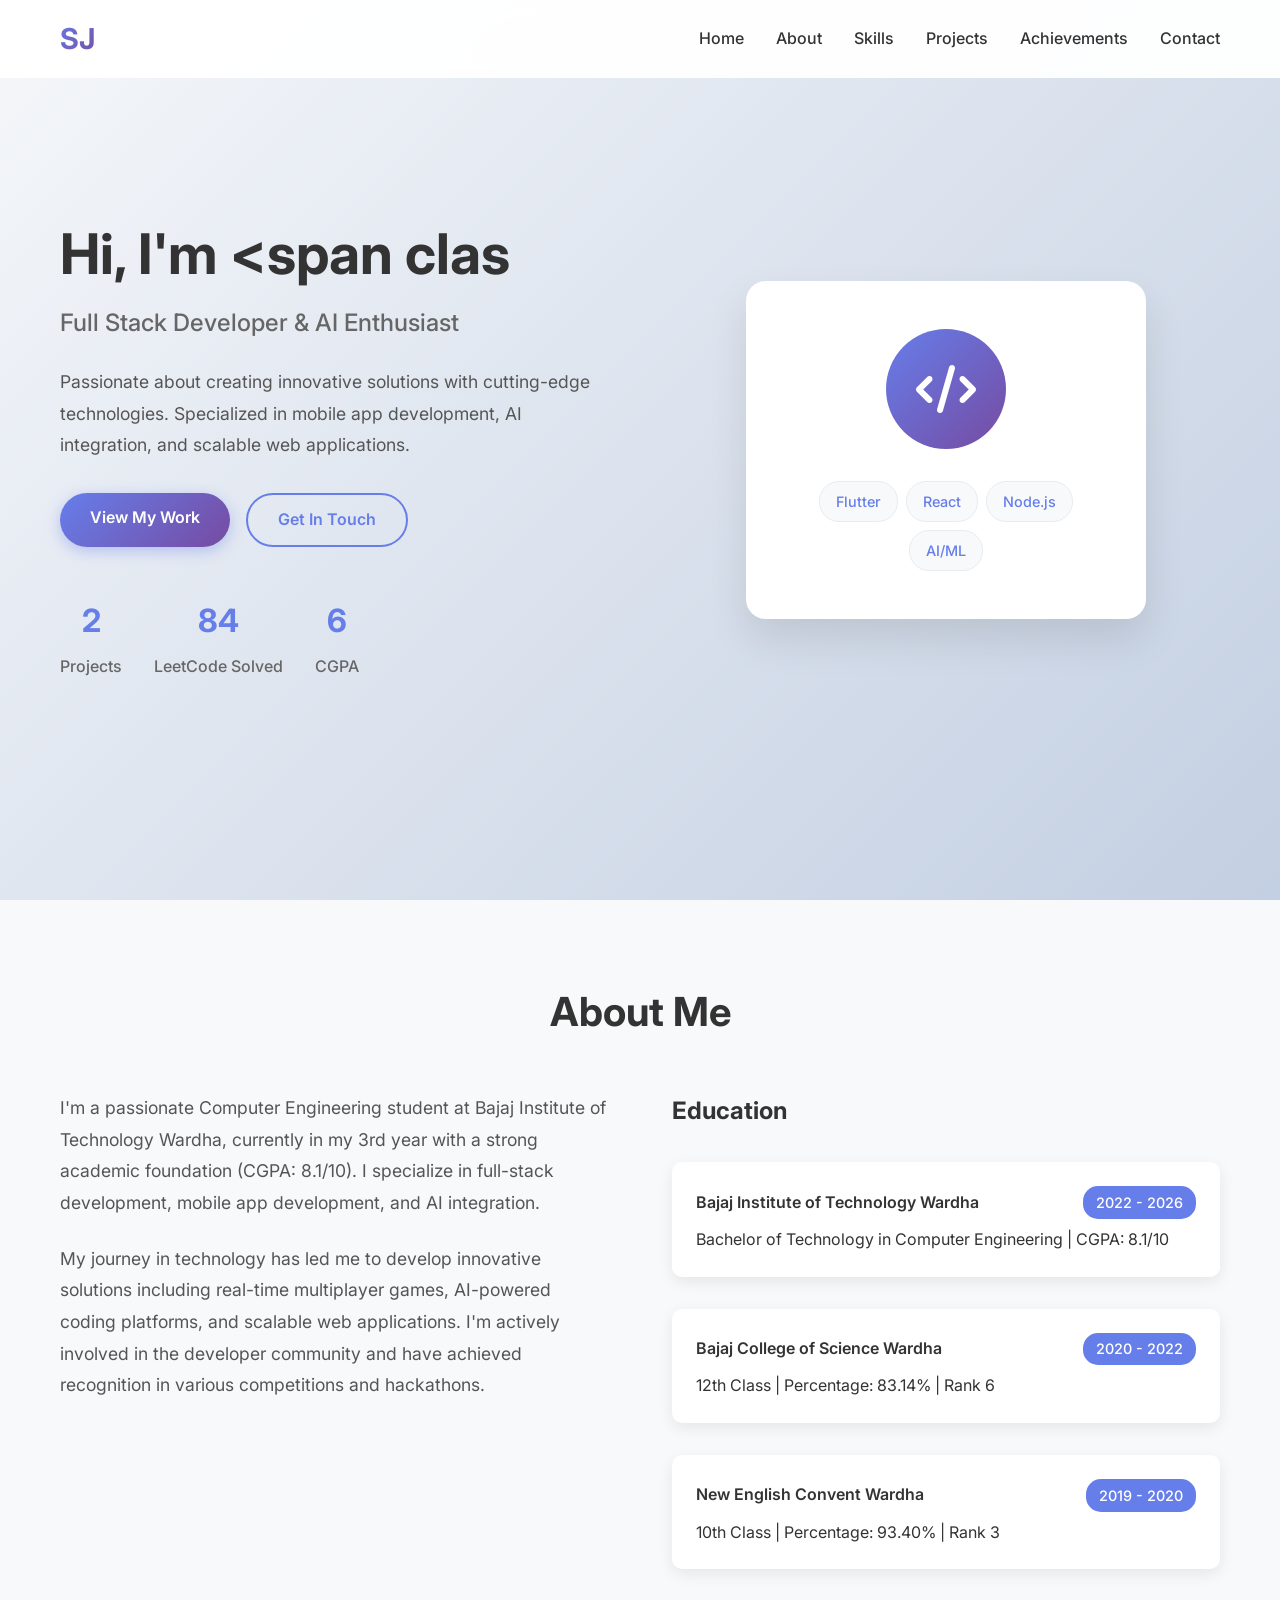
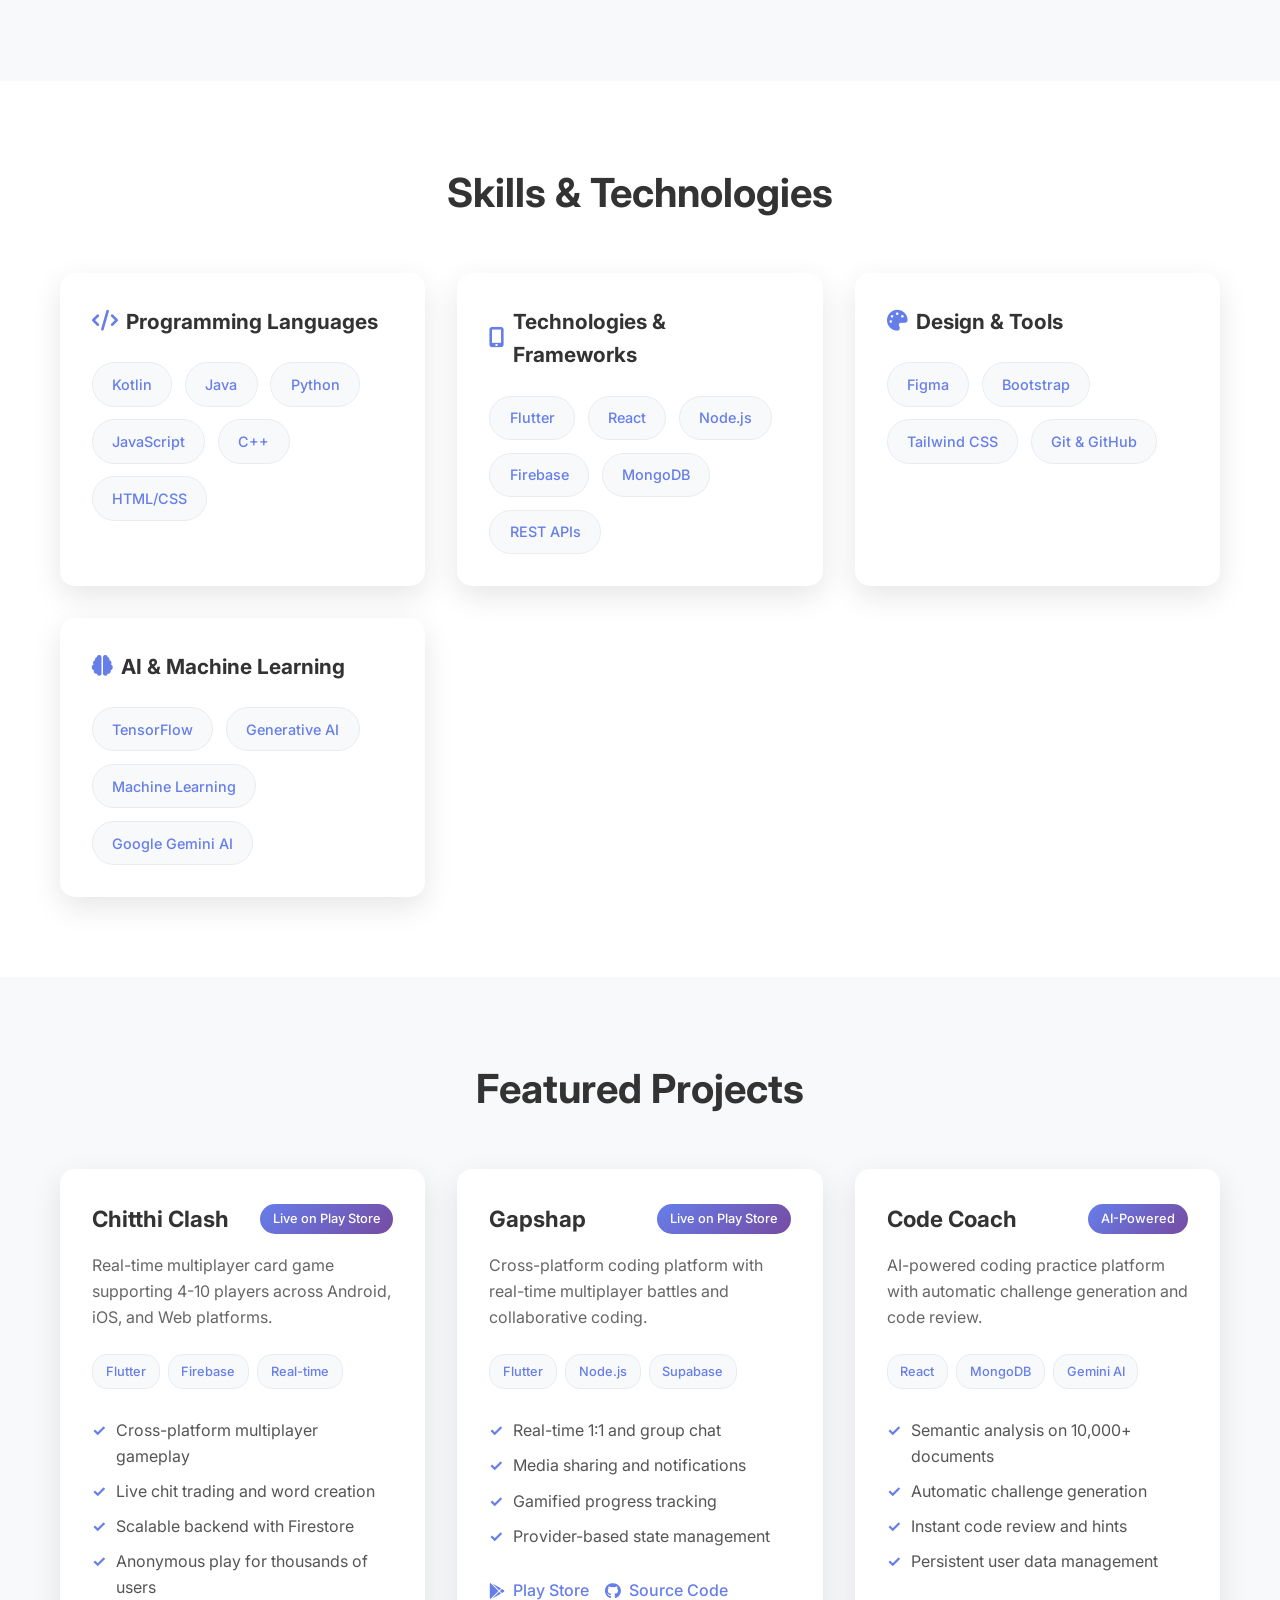
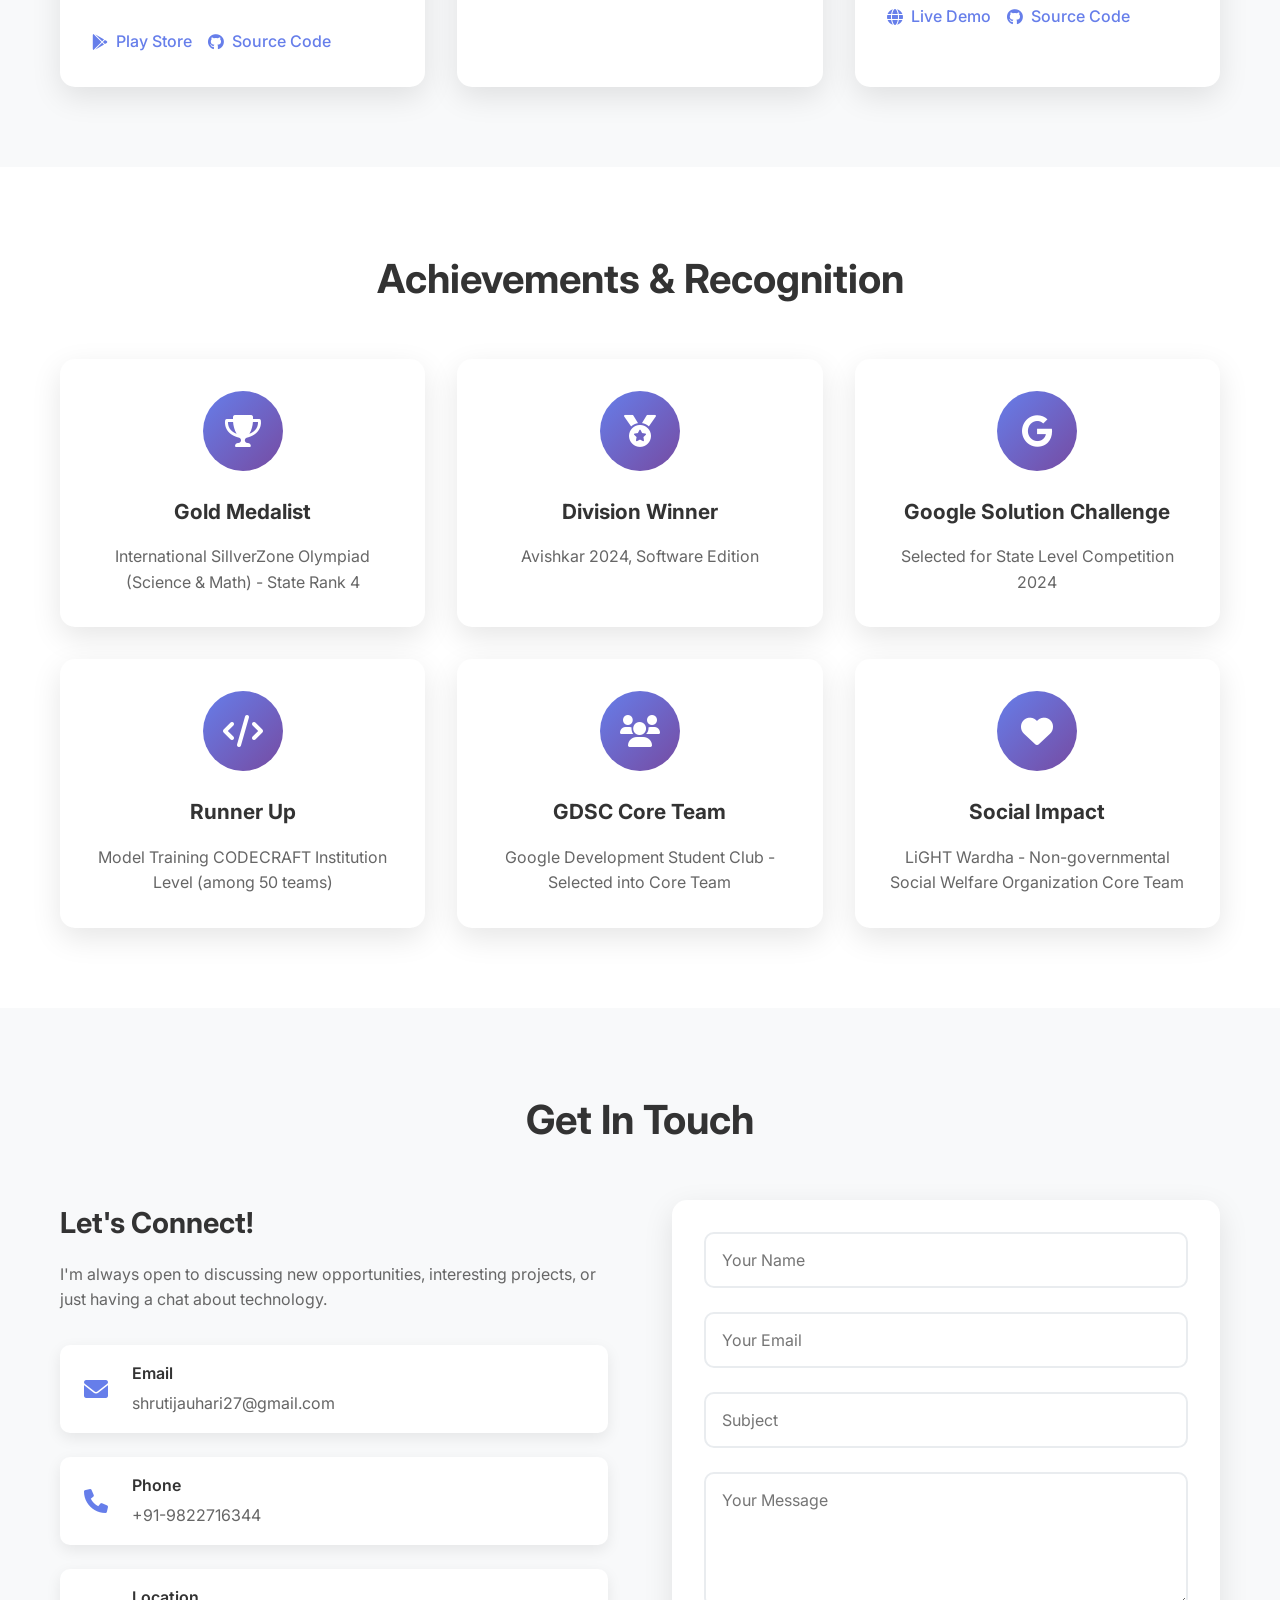
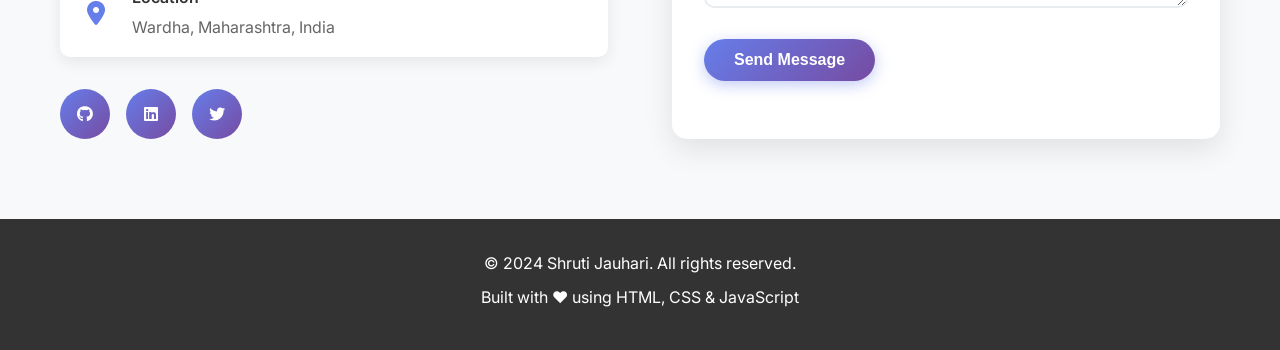
==== index.html @ f855d667 "first commit" ====
<!DOCTYPE html>
<html lang="en">
<head>
    <meta charset="UTF-8">
    <meta name="viewport" content="width=device-width, initial-scale=1.0">
    <title>Shruti Jauhari - Full Stack Developer & AI Enthusiast</title>
    
    <!-- SEO Meta Tags -->
    <meta name="description" content="Shruti Jauhari - Full Stack Developer and AI Enthusiast. Specialized in mobile app development, AI integration, and scalable web applications. View my projects and achievements.">
    <meta name="keywords" content="Shruti Jauhari, Full Stack Developer, AI Enthusiast, Flutter Developer, React Developer, Mobile App Development, Machine Learning, Portfolio">
    <meta name="author" content="Shruti Jauhari">
    
    <!-- Open Graph Meta Tags -->
    <meta property="og:title" content="Shruti Jauhari - Full Stack Developer & AI Enthusiast">
    <meta property="og:description" content="Passionate about creating innovative solutions with cutting-edge technologies. Specialized in mobile app development, AI integration, and scalable web applications.">
    <meta property="og:type" content="website">
    <meta property="og:url" content="https://your-portfolio-url.com">
    <meta property="og:image" content="https://your-portfolio-url.com/og-image.jpg">
    
    <!-- Twitter Card Meta Tags -->
    <meta name="twitter:card" content="summary_large_image">
    <meta name="twitter:title" content="Shruti Jauhari - Full Stack Developer & AI Enthusiast">
    <meta name="twitter:description" content="Passionate about creating innovative solutions with cutting-edge technologies.">
    <meta name="twitter:image" content="https://your-portfolio-url.com/twitter-image.jpg">
    
    <!-- Favicon -->
    <link rel="icon" type="image/x-icon" href="data:image/svg+xml,<svg xmlns='http://www.w3.org/2000/svg' viewBox='0 0 100 100'><text y='.9em' font-size='90'>💻</text></svg>">
    
    <!-- Stylesheets -->
    <link rel="stylesheet" href="styles.css">
    <link href="https://cdnjs.cloudflare.com/ajax/libs/font-awesome/6.0.0/css/all.min.css" rel="stylesheet">
    <link href="https://fonts.googleapis.com/css2?family=Inter:wght@300;400;500;600;700&display=swap" rel="stylesheet">
</head>
<body>
    <!-- Navigation -->
    <nav class="navbar">
        <div class="nav-container">
            <div class="nav-logo">
                <h2>SJ</h2>
            </div>
            <ul class="nav-menu">
                <li class="nav-item">
                    <a href="#home" class="nav-link">Home</a>
                </li>
                <li class="nav-item">
                    <a href="#about" class="nav-link">About</a>
                </li>
                <li class="nav-item">
                    <a href="#skills" class="nav-link">Skills</a>
                </li>
                <li class="nav-item">
                    <a href="#projects" class="nav-link">Projects</a>
                </li>
                <li class="nav-item">
                    <a href="#achievements" class="nav-link">Achievements</a>
                </li>
                <li class="nav-item">
                    <a href="#contact" class="nav-link">Contact</a>
                </li>
            </ul>
            <div class="hamburger">
                <span class="bar"></span>
                <span class="bar"></span>
                <span class="bar"></span>
            </div>
        </div>
    </nav>

    <!-- Hero Section -->
    <section id="home" class="hero">
        <div class="hero-container">
            <div class="hero-content">
                <h1 class="hero-title">
                    Hi, I'm <span class="highlight">Shruti Jauhari</span>
                </h1>
                <h2 class="hero-subtitle">Full Stack Developer & AI Enthusiast</h2>
                <p class="hero-description">
                    Passionate about creating innovative solutions with cutting-edge technologies. 
                    Specialized in mobile app development, AI integration, and scalable web applications.
                </p>
                <div class="hero-buttons">
                    <a href="#projects" class="btn btn-primary">View My Work</a>
                    <a href="#contact" class="btn btn-secondary">Get In Touch</a>
                </div>
                <div class="hero-stats">
                    <div class="stat">
                        <h3>3+</h3>
                        <p>Projects</p>
                    </div>
                    <div class="stat">
                        <h3>100+</h3>
                        <p>LeetCode Solved</p>
                    </div>
                    <div class="stat">
                        <h3>8.1</h3>
                        <p>CGPA</p>
                    </div>
                </div>
            </div>
            <div class="hero-image">
                <div class="profile-card">
                    <div class="profile-avatar">
                        <i class="fas fa-code"></i>
                    </div>
                    <div class="tech-stack">
                        <span class="tech-tag">Flutter</span>
                        <span class="tech-tag">React</span>
                        <span class="tech-tag">Node.js</span>
                        <span class="tech-tag">AI/ML</span>
                    </div>
                </div>
            </div>
        </div>
    </section>

    <!-- About Section -->
    <section id="about" class="about">
        <div class="container">
            <h2 class="section-title">About Me</h2>
            <div class="about-content">
                <div class="about-text">
                    <p>
                        I'm a passionate Computer Engineering student at Bajaj Institute of Technology Wardha, 
                        currently in my 3rd year with a strong academic foundation (CGPA: 8.1/10). 
                        I specialize in full-stack development, mobile app development, and AI integration.
                    </p>
                    <p>
                        My journey in technology has led me to develop innovative solutions including 
                        real-time multiplayer games, AI-powered coding platforms, and scalable web applications. 
                        I'm actively involved in the developer community and have achieved recognition in various 
                        competitions and hackathons.
                    </p>
                </div>
                <div class="education">
                    <h3>Education</h3>
                    <div class="education-item">
                        <div class="education-header">
                            <h4>Bajaj Institute of Technology Wardha</h4>
                            <span class="year">2022 - 2026</span>
                        </div>
                        <p>Bachelor of Technology in Computer Engineering | CGPA: 8.1/10</p>
                    </div>
                    <div class="education-item">
                        <div class="education-header">
                            <h4>Bajaj College of Science Wardha</h4>
                            <span class="year">2020 - 2022</span>
                        </div>
                        <p>12th Class | Percentage: 83.14% | Rank 6</p>
                    </div>
                    <div class="education-item">
                        <div class="education-header">
                            <h4>New English Convent Wardha</h4>
                            <span class="year">2019 - 2020</span>
                        </div>
                        <p>10th Class | Percentage: 93.40% | Rank 3</p>
                    </div>
                </div>
            </div>
        </div>
    </section>

    <!-- Skills Section -->
    <section id="skills" class="skills">
        <div class="container">
            <h2 class="section-title">Skills & Technologies</h2>
            <div class="skills-grid">
                <div class="skill-category">
                    <h3><i class="fas fa-code"></i> Programming Languages</h3>
                    <div class="skill-tags">
                        <span class="skill-tag">Kotlin</span>
                        <span class="skill-tag">Java</span>
                        <span class="skill-tag">Python</span>
                        <span class="skill-tag">JavaScript</span>
                        <span class="skill-tag">C++</span>
                        <span class="skill-tag">HTML/CSS</span>
                    </div>
                </div>
                <div class="skill-category">
                    <h3><i class="fas fa-mobile-alt"></i> Technologies & Frameworks</h3>
                    <div class="skill-tags">
                        <span class="skill-tag">Flutter</span>
                        <span class="skill-tag">React</span>
                        <span class="skill-tag">Node.js</span>
                        <span class="skill-tag">Firebase</span>
                        <span class="skill-tag">MongoDB</span>
                        <span class="skill-tag">REST APIs</span>
                    </div>
                </div>
                <div class="skill-category">
                    <h3><i class="fas fa-palette"></i> Design & Tools</h3>
                    <div class="skill-tags">
                        <span class="skill-tag">Figma</span>
                        <span class="skill-tag">Bootstrap</span>
                        <span class="skill-tag">Tailwind CSS</span>
                        <span class="skill-tag">Git & GitHub</span>
                    </div>
                </div>
                <div class="skill-category">
                    <h3><i class="fas fa-brain"></i> AI & Machine Learning</h3>
                    <div class="skill-tags">
                        <span class="skill-tag">TensorFlow</span>
                        <span class="skill-tag">Generative AI</span>
                        <span class="skill-tag">Machine Learning</span>
                        <span class="skill-tag">Google Gemini AI</span>
                    </div>
                </div>
            </div>
        </div>
    </section>

    <!-- Projects Section -->
    <section id="projects" class="projects">
        <div class="container">
            <h2 class="section-title">Featured Projects</h2>
            <div class="projects-grid">
                <div class="project-card">
                    <div class="project-header">
                        <h3>Chitthi Clash</h3>
                        <span class="project-badge">Live on Play Store</span>
                    </div>
                    <p class="project-description">
                        Real-time multiplayer card game supporting 4-10 players across Android, iOS, and Web platforms.
                    </p>
                    <div class="project-tech">
                        <span class="tech-badge">Flutter</span>
                        <span class="tech-badge">Firebase</span>
                        <span class="tech-badge">Real-time</span>
                    </div>
                    <div class="project-features">
                        <ul>
                            <li>Cross-platform multiplayer gameplay</li>
                            <li>Live chit trading and word creation</li>
                            <li>Scalable backend with Firestore</li>
                            <li>Anonymous play for thousands of users</li>
                        </ul>
                    </div>
                    <div class="project-links">
                        <a href="#" class="project-link"><i class="fab fa-google-play"></i> Play Store</a>
                        <a href="#" class="project-link"><i class="fab fa-github"></i> Source Code</a>
                    </div>
                </div>

                <div class="project-card">
                    <div class="project-header">
                        <h3>Gapshap</h3>
                        <span class="project-badge">Live on Play Store</span>
                    </div>
                    <p class="project-description">
                        Cross-platform coding platform with real-time multiplayer battles and collaborative coding.
                    </p>
                    <div class="project-tech">
                        <span class="tech-badge">Flutter</span>
                        <span class="tech-badge">Node.js</span>
                        <span class="tech-badge">Supabase</span>
                    </div>
                    <div class="project-features">
                        <ul>
                            <li>Real-time 1:1 and group chat</li>
                            <li>Media sharing and notifications</li>
                            <li>Gamified progress tracking</li>
                            <li>Provider-based state management</li>
                        </ul>
                    </div>
                    <div class="project-links">
                        <a href="#" class="project-link"><i class="fab fa-google-play"></i> Play Store</a>
                        <a href="#" class="project-link"><i class="fab fa-github"></i> Source Code</a>
                    </div>
                </div>

                <div class="project-card">
                    <div class="project-header">
                        <h3>Code Coach</h3>
                        <span class="project-badge">AI-Powered</span>
                    </div>
                    <p class="project-description">
                        AI-powered coding practice platform with automatic challenge generation and code review.
                    </p>
                    <div class="project-tech">
                        <span class="tech-badge">React</span>
                        <span class="tech-badge">MongoDB</span>
                        <span class="tech-badge">Gemini AI</span>
                    </div>
                    <div class="project-features">
                        <ul>
                            <li>Semantic analysis on 10,000+ documents</li>
                            <li>Automatic challenge generation</li>
                            <li>Instant code review and hints</li>
                            <li>Persistent user data management</li>
                        </ul>
                    </div>
                    <div class="project-links">
                        <a href="#" class="project-link"><i class="fas fa-globe"></i> Live Demo</a>
                        <a href="#" class="project-link"><i class="fab fa-github"></i> Source Code</a>
                    </div>
                </div>
            </div>
        </div>
    </section>

    <!-- Achievements Section -->
    <section id="achievements" class="achievements">
        <div class="container">
            <h2 class="section-title">Achievements & Recognition</h2>
            <div class="achievements-grid">
                <div class="achievement-card">
                    <div class="achievement-icon">
                        <i class="fas fa-trophy"></i>
                    </div>
                    <h3>Gold Medalist</h3>
                    <p>International SillverZone Olympiad (Science & Math) - State Rank 4</p>
                </div>
                <div class="achievement-card">
                    <div class="achievement-icon">
                        <i class="fas fa-medal"></i>
                    </div>
                    <h3>Division Winner</h3>
                    <p>Avishkar 2024, Software Edition</p>
                </div>
                <div class="achievement-card">
                    <div class="achievement-icon">
                        <i class="fab fa-google"></i>
                    </div>
                    <h3>Google Solution Challenge</h3>
                    <p>Selected for State Level Competition 2024</p>
                </div>
                <div class="achievement-card">
                    <div class="achievement-icon">
                        <i class="fas fa-code"></i>
                    </div>
                    <h3>Runner Up</h3>
                    <p>Model Training CODECRAFT Institution Level (among 50 teams)</p>
                </div>
                <div class="achievement-card">
                    <div class="achievement-icon">
                        <i class="fas fa-users"></i>
                    </div>
                    <h3>GDSC Core Team</h3>
                    <p>Google Development Student Club - Selected into Core Team</p>
                </div>
                <div class="achievement-card">
                    <div class="achievement-icon">
                        <i class="fas fa-heart"></i>
                    </div>
                    <h3>Social Impact</h3>
                    <p>LiGHT Wardha - Non-governmental Social Welfare Organization Core Team</p>
                </div>
            </div>
        </div>
    </section>

    <!-- Contact Section -->
    <section id="contact" class="contact">
        <div class="container">
            <h2 class="section-title">Get In Touch</h2>
            <div class="contact-content">
                <div class="contact-info">
                    <h3>Let's Connect!</h3>
                    <p>I'm always open to discussing new opportunities, interesting projects, or just having a chat about technology.</p>
                    <div class="contact-details">
                        <div class="contact-item">
                            <i class="fas fa-envelope"></i>
                            <div>
                                <h4>Email</h4>
                                <p>shrutijauhari27@gmail.com</p>
                            </div>
                        </div>
                        <div class="contact-item">
                            <i class="fas fa-phone"></i>
                            <div>
                                <h4>Phone</h4>
                                <p>+91-9822716344</p>
                            </div>
                        </div>
                        <div class="contact-item">
                            <i class="fas fa-map-marker-alt"></i>
                            <div>
                                <h4>Location</h4>
                                <p>Wardha, Maharashtra, India</p>
                            </div>
                        </div>
                    </div>
                    <div class="social-links">
                        <a href="#" class="social-link"><i class="fab fa-github"></i></a>
                        <a href="#" class="social-link"><i class="fab fa-linkedin"></i></a>
                        <a href="#" class="social-link"><i class="fab fa-twitter"></i></a>
                    </div>
                </div>
                <div class="contact-form">
                    <form>
                        <div class="form-group">
                            <input type="text" placeholder="Your Name" required>
                        </div>
                        <div class="form-group">
                            <input type="email" placeholder="Your Email" required>
                        </div>
                        <div class="form-group">
                            <input type="text" placeholder="Subject" required>
                        </div>
                        <div class="form-group">
                            <textarea placeholder="Your Message" rows="5" required></textarea>
                        </div>
                        <button type="submit" class="btn btn-primary">Send Message</button>
                    </form>
                </div>
            </div>
        </div>
    </section>

    <!-- Footer -->
    <footer class="footer">
        <div class="container">
            <div class="footer-content">
                <p>&copy; 2024 Shruti Jauhari. All rights reserved.</p>
                <p>Built with ❤️ using HTML, CSS & JavaScript</p>
            </div>
        </div>
    </footer>

    <script src="script.js"></script>
</body>
</html>
---- styles.css ----
/* Reset and Base Styles */
* {
    margin: 0;
    padding: 0;
    box-sizing: border-box;
}

html {
    scroll-behavior: smooth;
}

body {
    font-family: 'Inter', sans-serif;
    line-height: 1.6;
    color: #333;
    background-color: #ffffff;
}

.container {
    max-width: 1200px;
    margin: 0 auto;
    padding: 0 20px;
}

/* Navigation */
.navbar {
    position: fixed;
    top: 0;
    width: 100%;
    background: rgba(255, 255, 255, 0.95);
    backdrop-filter: blur(10px);
    z-index: 1000;
    padding: 1rem 0;
    transition: all 0.3s ease;
}

.nav-container {
    max-width: 1200px;
    margin: 0 auto;
    padding: 0 20px;
    display: flex;
    justify-content: space-between;
    align-items: center;
}

.nav-logo h2 {
    background: linear-gradient(135deg, #667eea 0%, #764ba2 100%);
    -webkit-background-clip: text;
    -webkit-text-fill-color: transparent;
    background-clip: text;
    font-weight: 700;
    font-size: 1.8rem;
}

.nav-menu {
    display: flex;
    list-style: none;
    gap: 2rem;
}

.nav-link {
    text-decoration: none;
    color: #333;
    font-weight: 500;
    transition: color 0.3s ease;
    position: relative;
}

.nav-link:hover {
    color: #667eea;
}

.nav-link::after {
    content: '';
    position: absolute;
    width: 0;
    height: 2px;
    bottom: -5px;
    left: 0;
    background: linear-gradient(135deg, #667eea 0%, #764ba2 100%);
    transition: width 0.3s ease;
}

.nav-link:hover::after {
    width: 100%;
}

.hamburger {
    display: none;
    flex-direction: column;
    cursor: pointer;
}

.bar {
    width: 25px;
    height: 3px;
    background: #333;
    margin: 3px 0;
    transition: 0.3s;
}

/* Hero Section */
.hero {
    min-height: 100vh;
    display: flex;
    align-items: center;
    background: linear-gradient(135deg, #f5f7fa 0%, #c3cfe2 100%);
    padding-top: 80px;
}

.hero-container {
    max-width: 1200px;
    margin: 0 auto;
    padding: 0 20px;
    display: grid;
    grid-template-columns: 1fr 1fr;
    gap: 4rem;
    align-items: center;
}

.hero-title {
    font-size: 3.5rem;
    font-weight: 700;
    margin-bottom: 1rem;
    line-height: 1.2;
}

.highlight {
    background: linear-gradient(135deg, #667eea 0%, #764ba2 100%);
    -webkit-background-clip: text;
    -webkit-text-fill-color: transparent;
    background-clip: text;
}

.hero-subtitle {
    font-size: 1.5rem;
    color: #666;
    margin-bottom: 1.5rem;
    font-weight: 500;
}

.hero-description {
    font-size: 1.1rem;
    color: #555;
    margin-bottom: 2rem;
    line-height: 1.8;
}

.hero-buttons {
    display: flex;
    gap: 1rem;
    margin-bottom: 3rem;
}

.btn {
    padding: 12px 30px;
    border-radius: 50px;
    text-decoration: none;
    font-weight: 600;
    transition: all 0.3s ease;
    display: inline-block;
    border: none;
    cursor: pointer;
    font-size: 1rem;
}

.btn-primary {
    background: linear-gradient(135deg, #667eea 0%, #764ba2 100%);
    color: white;
    box-shadow: 0 4px 15px rgba(102, 126, 234, 0.4);
}

.btn-primary:hover {
    transform: translateY(-2px);
    box-shadow: 0 6px 20px rgba(102, 126, 234, 0.6);
}

.btn-secondary {
    background: transparent;
    color: #667eea;
    border: 2px solid #667eea;
}

.btn-secondary:hover {
    background: #667eea;
    color: white;
    transform: translateY(-2px);
}

.hero-stats {
    display: flex;
    gap: 2rem;
}

.stat {
    text-align: center;
}

.stat h3 {
    font-size: 2rem;
    font-weight: 700;
    color: #667eea;
    margin-bottom: 0.5rem;
}

.stat p {
    color: #666;
    font-weight: 500;
}

.hero-image {
    display: flex;
    justify-content: center;
    align-items: center;
}

.profile-card {
    background: white;
    padding: 3rem;
    border-radius: 20px;
    box-shadow: 0 20px 40px rgba(0, 0, 0, 0.1);
    text-align: center;
    max-width: 400px;
}

.profile-avatar {
    width: 120px;
    height: 120px;
    background: linear-gradient(135deg, #667eea 0%, #764ba2 100%);
    border-radius: 50%;
    display: flex;
    align-items: center;
    justify-content: center;
    margin: 0 auto 2rem;
}

.profile-avatar i {
    font-size: 3rem;
    color: white;
}

.tech-stack {
    display: flex;
    flex-wrap: wrap;
    gap: 0.5rem;
    justify-content: center;
}

.tech-tag {
    background: #f8f9fa;
    color: #667eea;
    padding: 0.5rem 1rem;
    border-radius: 20px;
    font-size: 0.9rem;
    font-weight: 500;
    border: 1px solid #e9ecef;
}

/* Section Styles */
section {
    padding: 5rem 0;
}

.section-title {
    text-align: center;
    font-size: 2.5rem;
    font-weight: 700;
    margin-bottom: 3rem;
    color: #333;
}

/* About Section */
.about {
    background: #f8f9fa;
}

.about-content {
    display: grid;
    grid-template-columns: 1fr 1fr;
    gap: 4rem;
    align-items: start;
}

.about-text p {
    font-size: 1.1rem;
    color: #555;
    margin-bottom: 1.5rem;
    line-height: 1.8;
}

.education h3 {
    font-size: 1.5rem;
    margin-bottom: 2rem;
    color: #333;
}

.education-item {
    margin-bottom: 2rem;
    padding: 1.5rem;
    background: white;
    border-radius: 10px;
    box-shadow: 0 5px 15px rgba(0, 0, 0, 0.08);
}

.education-header {
    display: flex;
    justify-content: space-between;
    align-items: center;
    margin-bottom: 0.5rem;
}

.education-header h4 {
    font-weight: 600;
    color: #333;
}

.year {
    background: #667eea;
    color: white;
    padding: 0.3rem 0.8rem;
    border-radius: 15px;
    font-size: 0.9rem;
    font-weight: 500;
}

/* Skills Section */
.skills-grid {
    display: grid;
    grid-template-columns: repeat(auto-fit, minmax(300px, 1fr));
    gap: 2rem;
}

.skill-category {
    background: white;
    padding: 2rem;
    border-radius: 15px;
    box-shadow: 0 10px 30px rgba(0, 0, 0, 0.1);
    transition: transform 0.3s ease;
}

.skill-category:hover {
    transform: translateY(-5px);
}

.skill-category h3 {
    font-size: 1.3rem;
    margin-bottom: 1.5rem;
    color: #333;
    display: flex;
    align-items: center;
    gap: 0.5rem;
}

.skill-category h3 i {
    color: #667eea;
}

.skill-tags {
    display: flex;
    flex-wrap: wrap;
    gap: 0.8rem;
}

.skill-tag {
    background: #f8f9fa;
    color: #667eea;
    padding: 0.6rem 1.2rem;
    border-radius: 25px;
    font-size: 0.9rem;
    font-weight: 500;
    border: 1px solid #e9ecef;
    transition: all 0.3s ease;
}

.skill-tag:hover {
    background: #667eea;
    color: white;
    transform: translateY(-2px);
}

/* Projects Section */
.projects {
    background: #f8f9fa;
}

.projects-grid {
    display: grid;
    grid-template-columns: repeat(auto-fit, minmax(350px, 1fr));
    gap: 2rem;
}

.project-card {
    background: white;
    border-radius: 15px;
    padding: 2rem;
    box-shadow: 0 10px 30px rgba(0, 0, 0, 0.1);
    transition: transform 0.3s ease;
}

.project-card:hover {
    transform: translateY(-5px);
}

.project-header {
    display: flex;
    justify-content: space-between;
    align-items: center;
    margin-bottom: 1rem;
}

.project-header h3 {
    font-size: 1.4rem;
    color: #333;
}

.project-badge {
    background: linear-gradient(135deg, #667eea 0%, #764ba2 100%);
    color: white;
    padding: 0.3rem 0.8rem;
    border-radius: 15px;
    font-size: 0.8rem;
    font-weight: 500;
}

.project-description {
    color: #666;
    margin-bottom: 1.5rem;
    line-height: 1.6;
}

.project-tech {
    display: flex;
    flex-wrap: wrap;
    gap: 0.5rem;
    margin-bottom: 1.5rem;
}

.tech-badge {
    background: #f8f9fa;
    color: #667eea;
    padding: 0.4rem 0.8rem;
    border-radius: 15px;
    font-size: 0.8rem;
    font-weight: 500;
    border: 1px solid #e9ecef;
}

.project-features ul {
    list-style: none;
    margin-bottom: 1.5rem;
}

.project-features li {
    padding: 0.3rem 0;
    color: #555;
    position: relative;
    padding-left: 1.5rem;
}

.project-features li::before {
    content: '✓';
    position: absolute;
    left: 0;
    color: #667eea;
    font-weight: bold;
}

.project-links {
    display: flex;
    gap: 1rem;
}

.project-link {
    text-decoration: none;
    color: #667eea;
    font-weight: 500;
    display: flex;
    align-items: center;
    gap: 0.5rem;
    transition: color 0.3s ease;
}

.project-link:hover {
    color: #764ba2;
}

/* Achievements Section */
.achievements-grid {
    display: grid;
    grid-template-columns: repeat(auto-fit, minmax(300px, 1fr));
    gap: 2rem;
}

.achievement-card {
    background: white;
    padding: 2rem;
    border-radius: 15px;
    box-shadow: 0 10px 30px rgba(0, 0, 0, 0.1);
    text-align: center;
    transition: transform 0.3s ease;
}

.achievement-card:hover {
    transform: translateY(-5px);
}

.achievement-icon {
    width: 80px;
    height: 80px;
    background: linear-gradient(135deg, #667eea 0%, #764ba2 100%);
    border-radius: 50%;
    display: flex;
    align-items: center;
    justify-content: center;
    margin: 0 auto 1.5rem;
}

.achievement-icon i {
    font-size: 2rem;
    color: white;
}

.achievement-card h3 {
    font-size: 1.3rem;
    margin-bottom: 1rem;
    color: #333;
}

.achievement-card p {
    color: #666;
    line-height: 1.6;
}

/* Contact Section */
.contact {
    background: #f8f9fa;
}

.contact-content {
    display: grid;
    grid-template-columns: 1fr 1fr;
    gap: 4rem;
}

.contact-info h3 {
    font-size: 1.8rem;
    margin-bottom: 1rem;
    color: #333;
}

.contact-info p {
    color: #666;
    margin-bottom: 2rem;
    line-height: 1.6;
}

.contact-details {
    margin-bottom: 2rem;
}

.contact-item {
    display: flex;
    align-items: center;
    gap: 1rem;
    margin-bottom: 1.5rem;
    padding: 1rem;
    background: white;
    border-radius: 10px;
    box-shadow: 0 5px 15px rgba(0, 0, 0, 0.08);
}

.contact-item i {
    font-size: 1.5rem;
    color: #667eea;
    width: 40px;
    text-align: center;
}

.contact-item h4 {
    font-weight: 600;
    color: #333;
    margin-bottom: 0.3rem;
}

.contact-item p {
    color: #666;
    margin: 0;
}

.social-links {
    display: flex;
    gap: 1rem;
}

.social-link {
    width: 50px;
    height: 50px;
    background: linear-gradient(135deg, #667eea 0%, #764ba2 100%);
    color: white;
    border-radius: 50%;
    display: flex;
    align-items: center;
    justify-content: center;
    text-decoration: none;
    transition: transform 0.3s ease;
}

.social-link:hover {
    transform: translateY(-3px);
}

.contact-form {
    background: white;
    padding: 2rem;
    border-radius: 15px;
    box-shadow: 0 10px 30px rgba(0, 0, 0, 0.1);
}

.form-group {
    margin-bottom: 1.5rem;
}

.form-group input,
.form-group textarea {
    width: 100%;
    padding: 1rem;
    border: 2px solid #e9ecef;
    border-radius: 10px;
    font-size: 1rem;
    transition: border-color 0.3s ease;
    font-family: inherit;
}

.form-group input:focus,
.form-group textarea:focus {
    outline: none;
    border-color: #667eea;
}

/* Footer */
.footer {
    background: #333;
    color: white;
    text-align: center;
    padding: 2rem 0;
}

.footer-content p {
    margin-bottom: 0.5rem;
}

/* Responsive Design */
@media (max-width: 768px) {
    .hamburger {
        display: flex;
    }

    .nav-menu {
        position: fixed;
        left: -100%;
        top: 70px;
        flex-direction: column;
        background-color: white;
        width: 100%;
        text-align: center;
        transition: 0.3s;
        box-shadow: 0 10px 27px rgba(0, 0, 0, 0.05);
        padding: 2rem 0;
    }

    .nav-menu.active {
        left: 0;
    }

    .hero-container {
        grid-template-columns: 1fr;
        text-align: center;
        gap: 2rem;
    }

    .hero-title {
        font-size: 2.5rem;
    }

    .hero-buttons {
        justify-content: center;
        flex-wrap: wrap;
    }

    .hero-stats {
        justify-content: center;
    }

    .about-content {
        grid-template-columns: 1fr;
        gap: 2rem;
    }

    .contact-content {
        grid-template-columns: 1fr;
        gap: 2rem;
    }

    .projects-grid {
        grid-template-columns: 1fr;
    }

    .achievements-grid {
        grid-template-columns: 1fr;
    }

    .skills-grid {
        grid-template-columns: 1fr;
    }
}

@media (max-width: 480px) {
    .hero-title {
        font-size: 2rem;
    }

    .section-title {
        font-size: 2rem;
    }

    .hero-buttons {
        flex-direction: column;
        align-items: center;
    }

    .btn {
        width: 100%;
        max-width: 250px;
        text-align: center;
    }
}

/* Animations */
@keyframes fadeInUp {
    from {
        opacity: 0;
        transform: translateY(30px);
    }

    to {
        opacity: 1;
        transform: translateY(0);
    }
}

.fade-in-up {
    animation: fadeInUp 0.6s ease-out;
}

/* Smooth scrolling for anchor links */
html {
    scroll-behavior: smooth;
}

/* Custom scrollbar */
::-webkit-scrollbar {
    width: 8px;
}

::-webkit-scrollbar-track {
    background: #f1f1f1;
}

::-webkit-scrollbar-thumb {
    background: linear-gradient(135deg, #667eea 0%, #764ba2 100%);
    border-radius: 4px;
}

::-webkit-scrollbar-thumb:hover {
    background: linear-gradient(135deg, #5a6fd8 0%, #6a4190 100%);
}
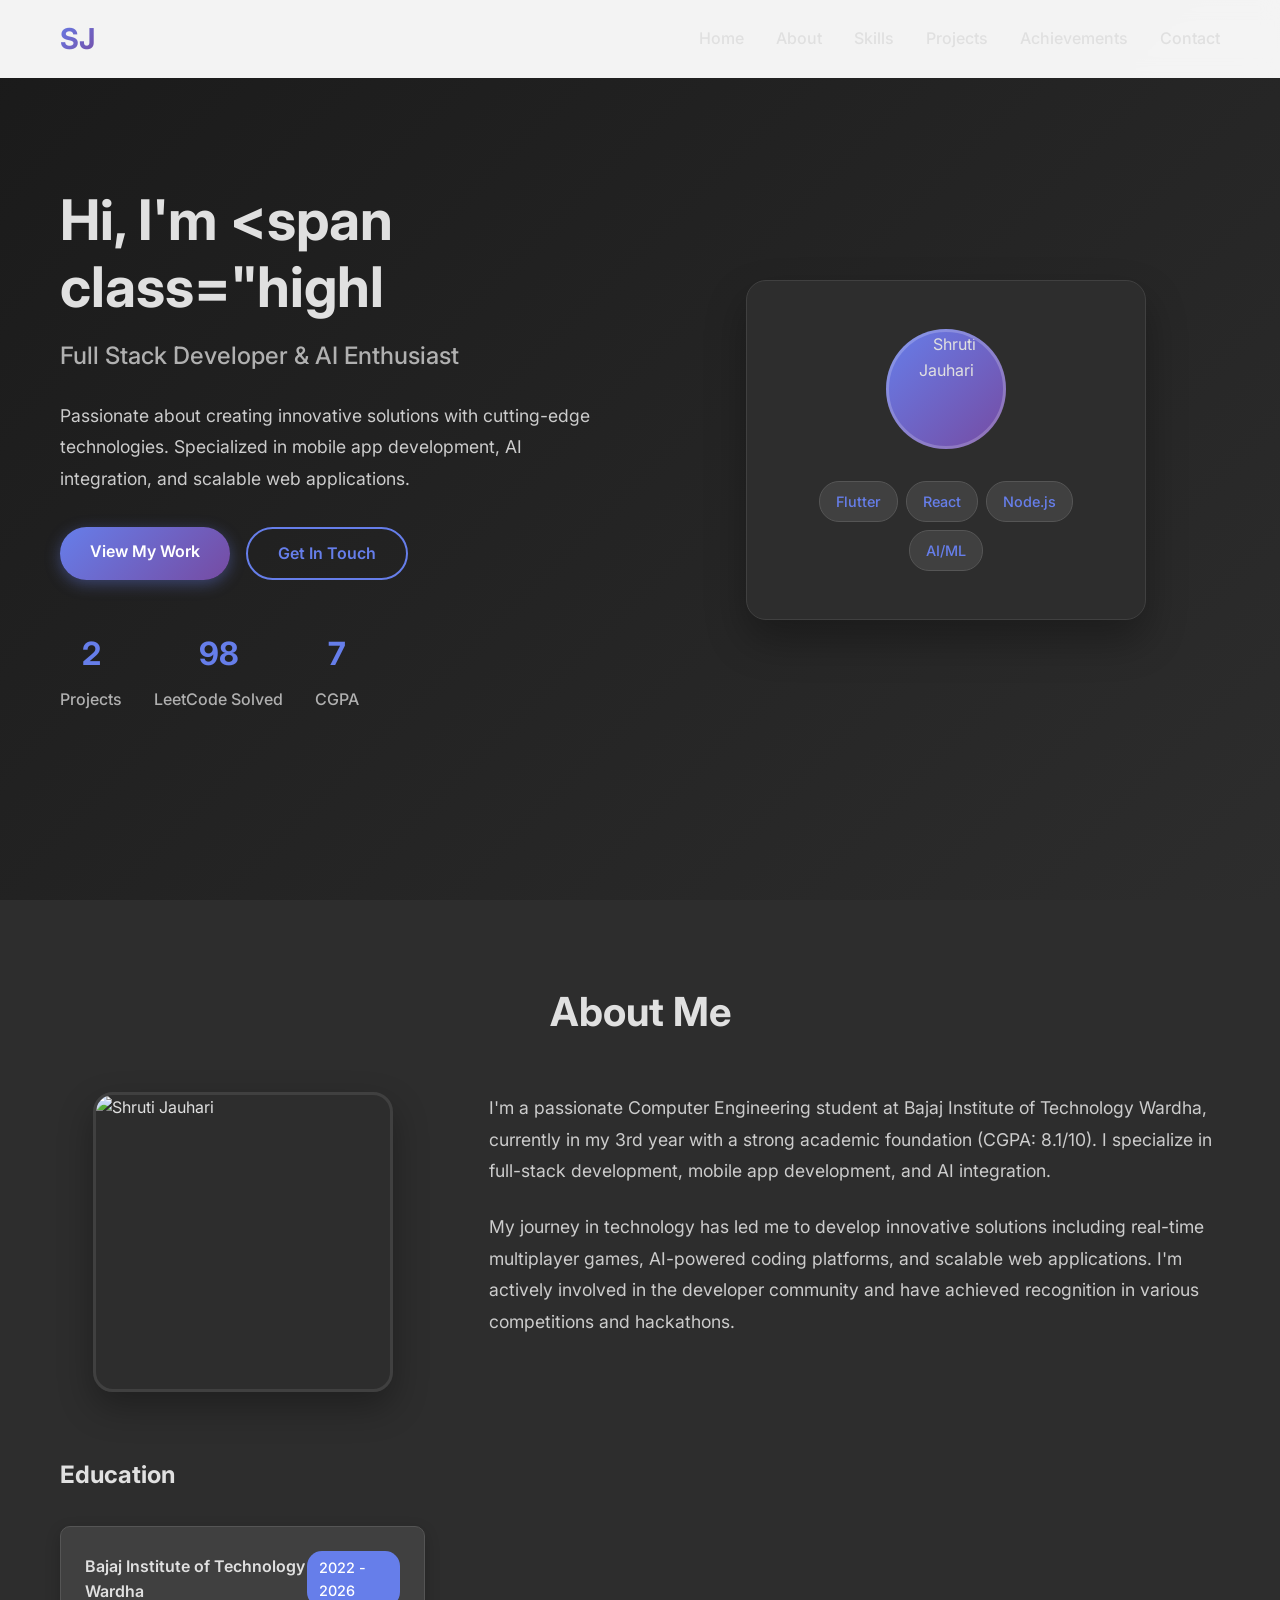
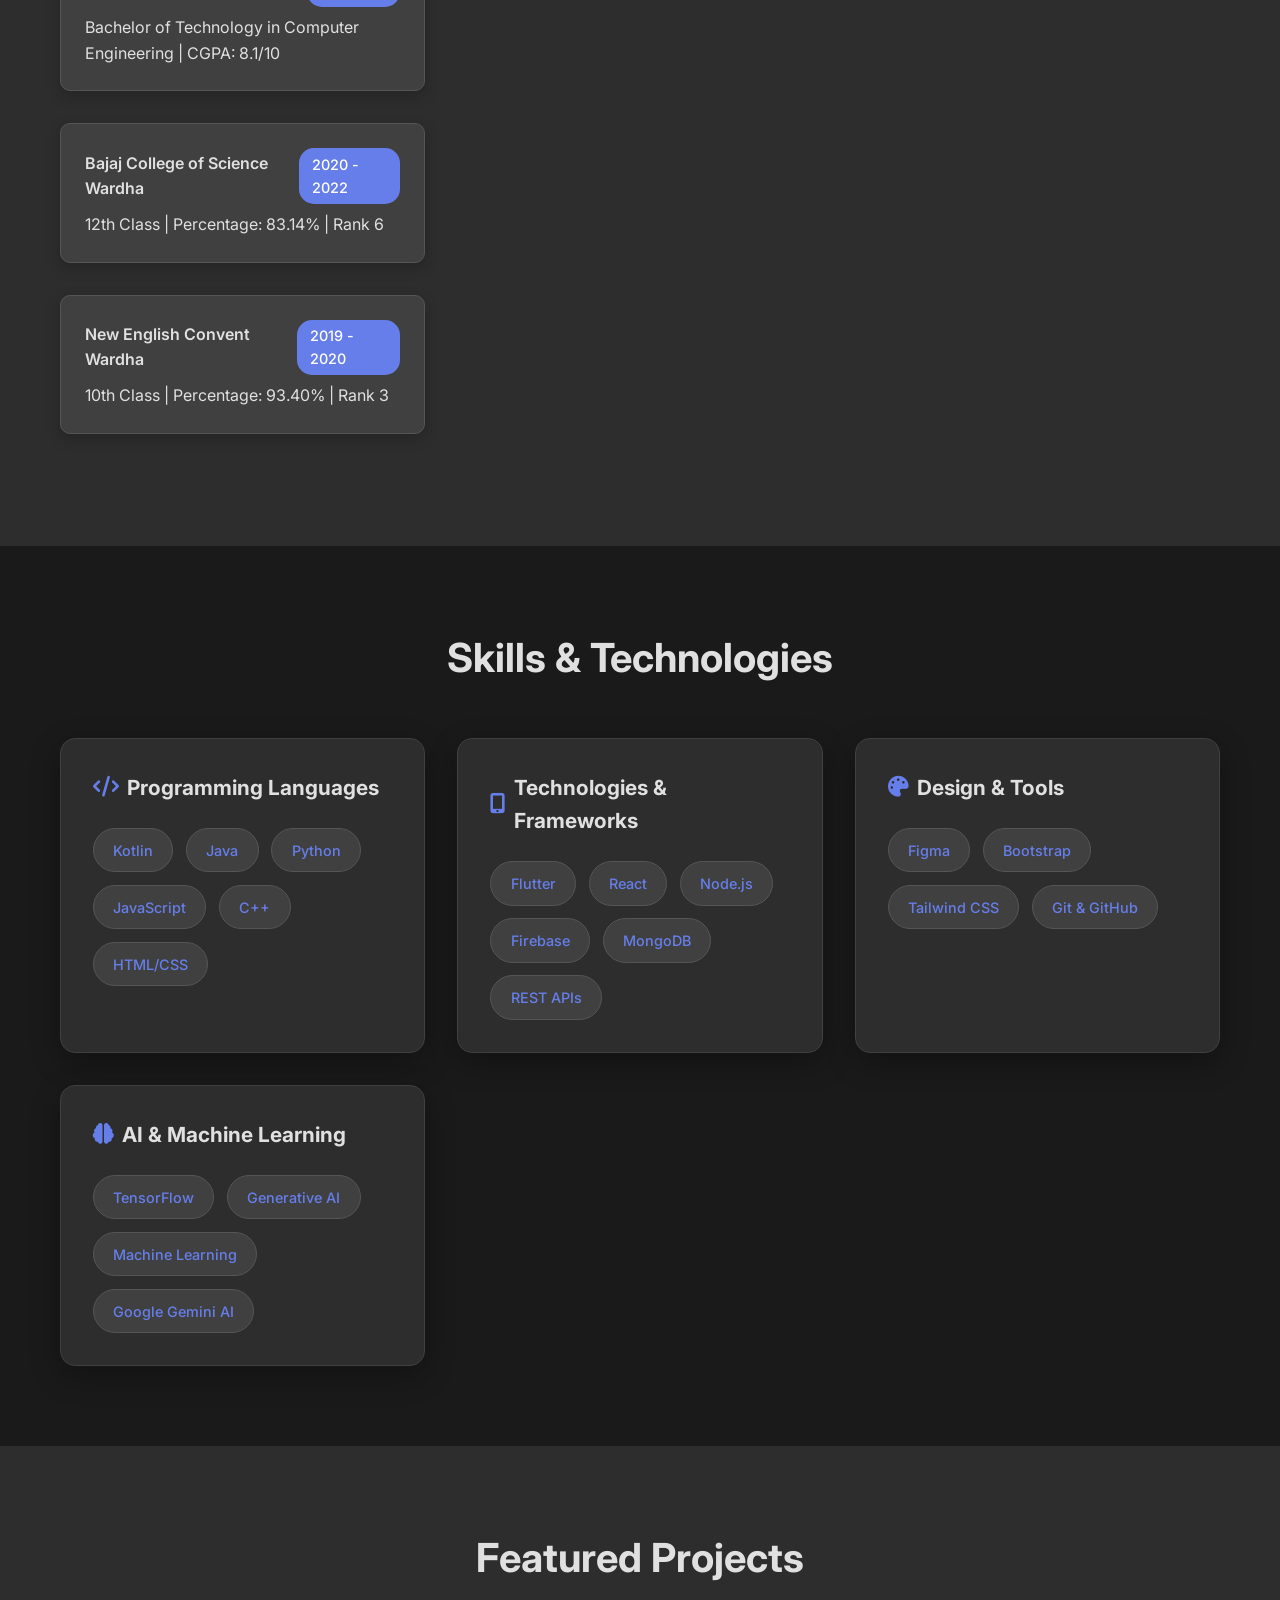
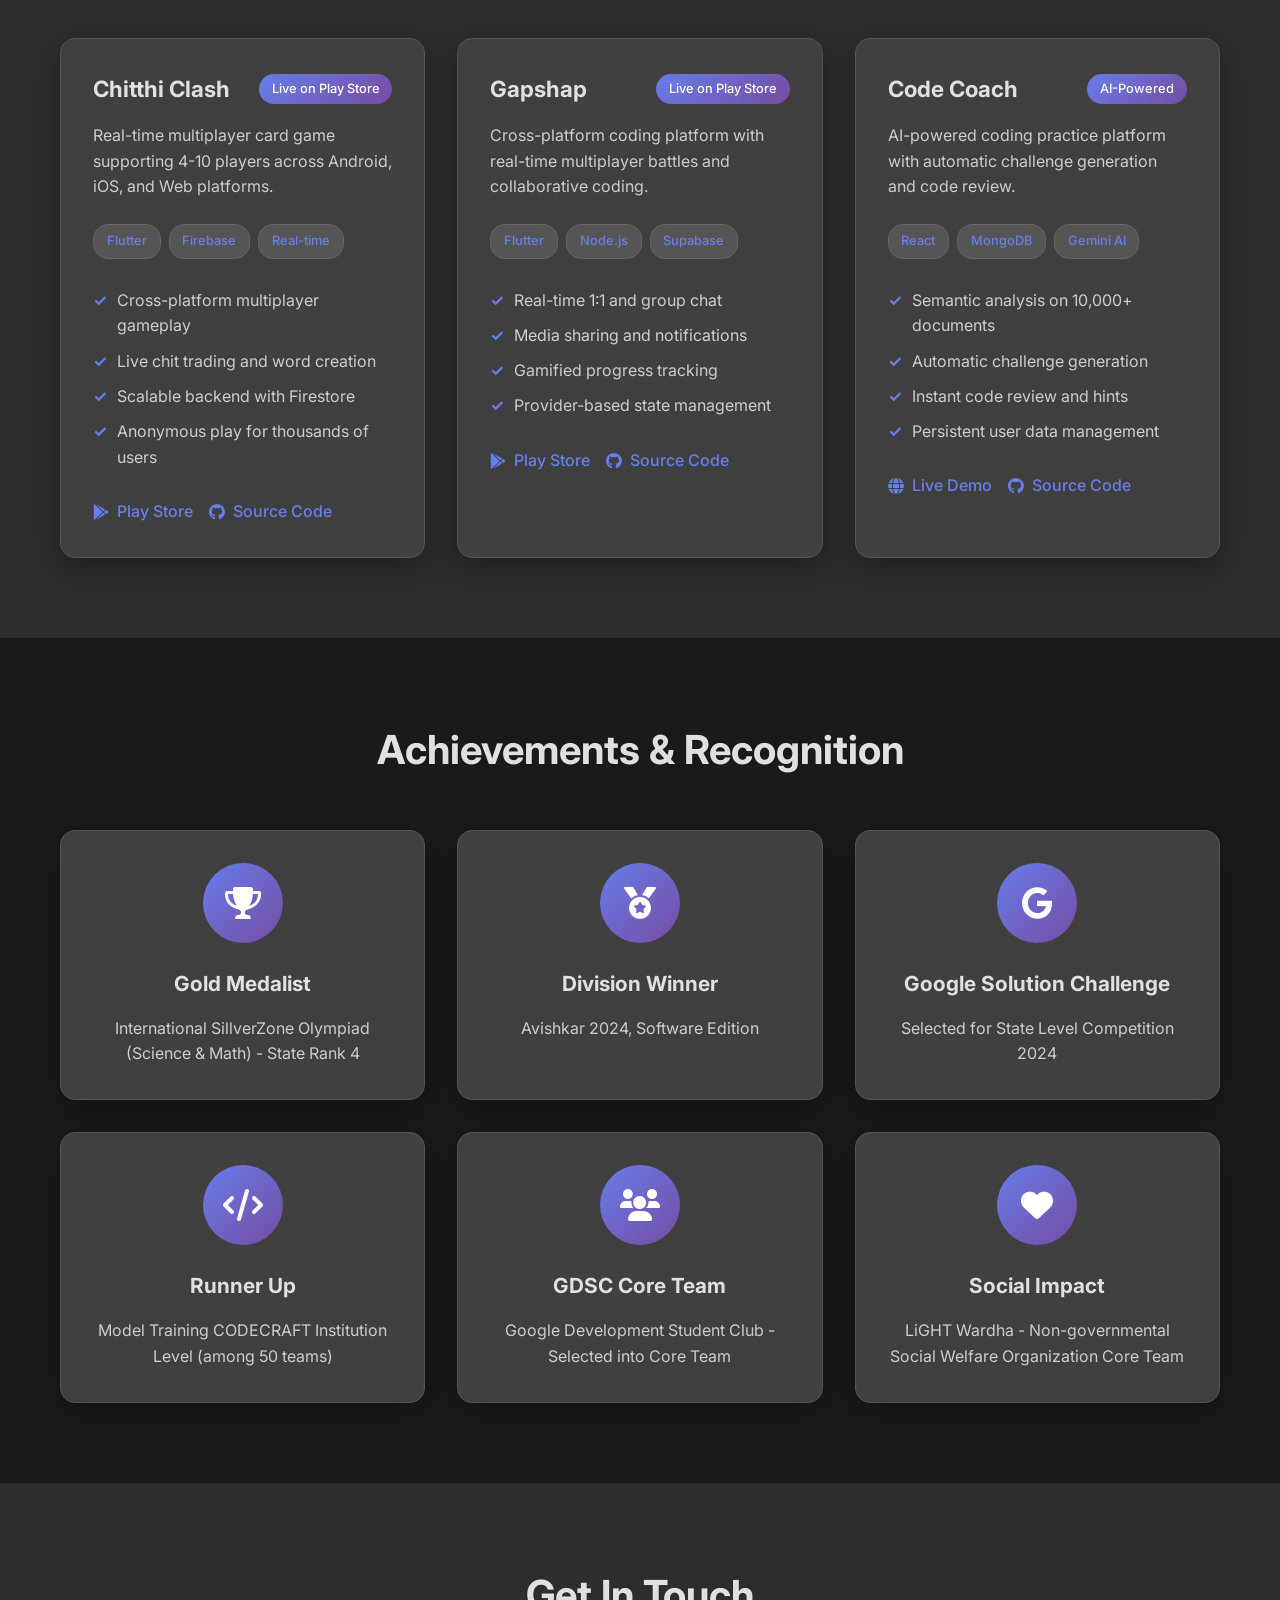
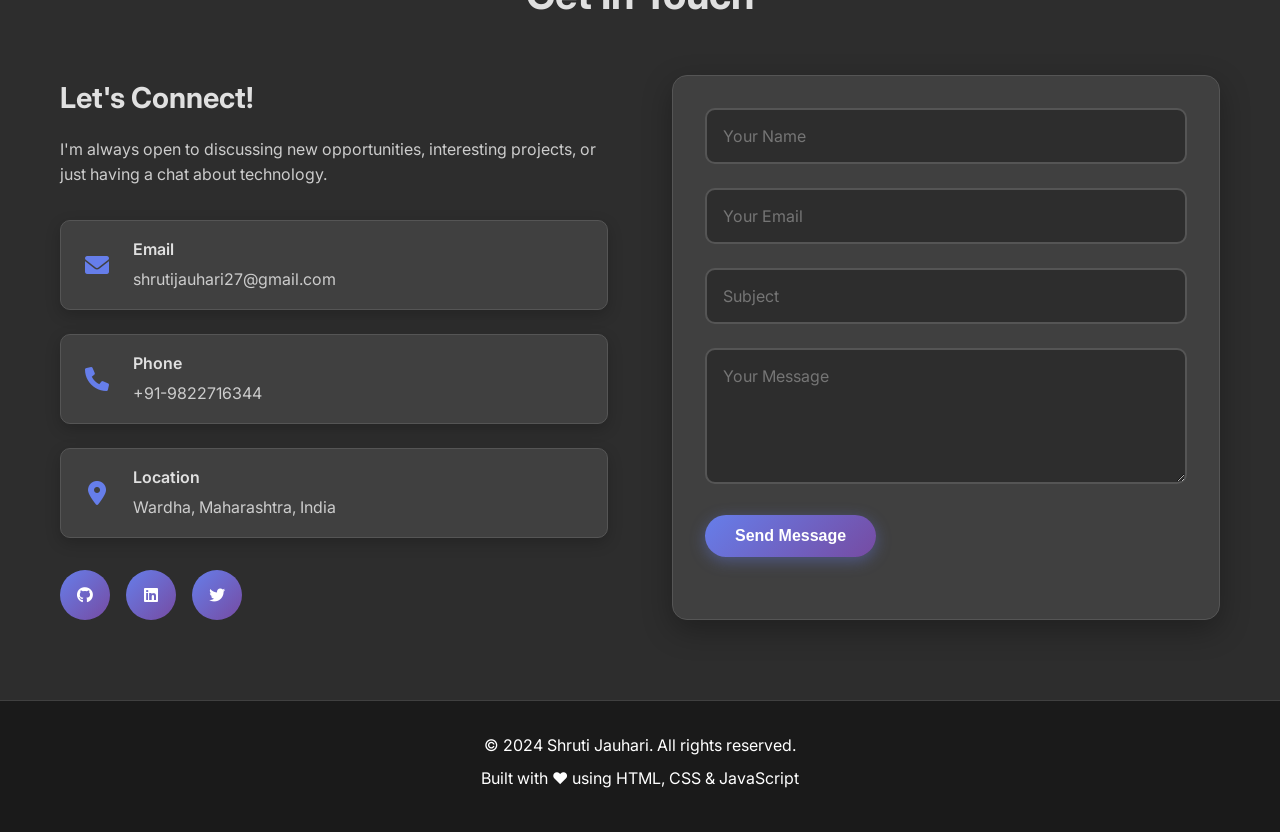
==== commit 7423e044: "Add profile photo integration - hero and about sections" ====
--- a/index.html
+++ b/index.html
@@ -100,7 +100,7 @@
             <div class="hero-image">
                 <div class="profile-card">
                     <div class="profile-avatar">
-                        <i class="fas fa-code"></i>
+                        <img src="profile-photo.jpg" alt="Shruti Jauhari" class="profile-photo">
                     </div>
                     <div class="tech-stack">
                         <span class="tech-tag">Flutter</span>
@@ -118,6 +118,9 @@
         <div class="container">
             <h2 class="section-title">About Me</h2>
             <div class="about-content">
+                <div class="about-image">
+                    <img src="profile-photo.jpg" alt="Shruti Jauhari" class="about-photo">
+                </div>
                 <div class="about-text">
                     <p>
                         I'm a passionate Computer Engineering student at Bajaj Institute of Technology Wardha, 
--- a/styles.css
+++ b/styles.css
@@ -12,8 +12,8 @@
 body {
     font-family: 'Inter', sans-serif;
     line-height: 1.6;
-    color: #333;
-    background-color: #ffffff;
+    color: #e0e0e0;
+    background-color: #1a1a1a;
 }
 
 .container {
@@ -27,7 +27,7 @@
     position: fixed;
     top: 0;
     width: 100%;
-    background: rgba(255, 255, 255, 0.95);
+    background: rgba(26, 26, 26, 0.95);
     backdrop-filter: blur(10px);
     z-index: 1000;
     padding: 1rem 0;
@@ -60,7 +60,7 @@
 
 .nav-link {
     text-decoration: none;
-    color: #333;
+    color: #e0e0e0;
     font-weight: 500;
     transition: color 0.3s ease;
     position: relative;
@@ -94,7 +94,7 @@
 .bar {
     width: 25px;
     height: 3px;
-    background: #333;
+    background: #e0e0e0;
     margin: 3px 0;
     transition: 0.3s;
 }
@@ -104,7 +104,7 @@
     min-height: 100vh;
     display: flex;
     align-items: center;
-    background: linear-gradient(135deg, #f5f7fa 0%, #c3cfe2 100%);
+    background: linear-gradient(135deg, #1a1a1a 0%, #2d2d2d 100%);
     padding-top: 80px;
 }
 
@@ -134,14 +134,14 @@
 
 .hero-subtitle {
     font-size: 1.5rem;
-    color: #666;
+    color: #b0b0b0;
     margin-bottom: 1.5rem;
     font-weight: 500;
 }
 
 .hero-description {
     font-size: 1.1rem;
-    color: #555;
+    color: #cccccc;
     margin-bottom: 2rem;
     line-height: 1.8;
 }
@@ -204,7 +204,7 @@
 }
 
 .stat p {
-    color: #666;
+    color: #b0b0b0;
     font-weight: 500;
 }
 
@@ -215,12 +215,13 @@
 }
 
 .profile-card {
-    background: white;
+    background: #2d2d2d;
     padding: 3rem;
     border-radius: 20px;
-    box-shadow: 0 20px 40px rgba(0, 0, 0, 0.1);
+    box-shadow: 0 20px 40px rgba(0, 0, 0, 0.3);
     text-align: center;
     max-width: 400px;
+    border: 1px solid #404040;
 }
 
 .profile-avatar {
@@ -234,9 +235,12 @@
     margin: 0 auto 2rem;
 }
 
-.profile-avatar i {
-    font-size: 3rem;
-    color: white;
+.profile-photo {
+    width: 100%;
+    height: 100%;
+    object-fit: cover;
+    border-radius: 50%;
+    border: 3px solid rgba(255, 255, 255, 0.2);
 }
 
 .tech-stack {
@@ -247,13 +251,13 @@
 }
 
 .tech-tag {
-    background: #f8f9fa;
+    background: #404040;
     color: #667eea;
     padding: 0.5rem 1rem;
     border-radius: 20px;
     font-size: 0.9rem;
     font-weight: 500;
-    border: 1px solid #e9ecef;
+    border: 1px solid #555555;
 }
 
 /* Section Styles */
@@ -266,24 +270,39 @@
     font-size: 2.5rem;
     font-weight: 700;
     margin-bottom: 3rem;
-    color: #333;
+    color: #e0e0e0;
 }
 
 /* About Section */
 .about {
-    background: #f8f9fa;
+    background: #2d2d2d;
 }
 
 .about-content {
     display: grid;
-    grid-template-columns: 1fr 1fr;
+    grid-template-columns: 1fr 2fr;
     gap: 4rem;
     align-items: start;
 }
 
+.about-image {
+    display: flex;
+    justify-content: center;
+    align-items: center;
+}
+
+.about-photo {
+    width: 300px;
+    height: 300px;
+    object-fit: cover;
+    border-radius: 20px;
+    box-shadow: 0 15px 35px rgba(0, 0, 0, 0.3);
+    border: 3px solid #404040;
+}
+
 .about-text p {
     font-size: 1.1rem;
-    color: #555;
+    color: #cccccc;
     margin-bottom: 1.5rem;
     line-height: 1.8;
 }
@@ -291,15 +310,16 @@
 .education h3 {
     font-size: 1.5rem;
     margin-bottom: 2rem;
-    color: #333;
+    color: #e0e0e0;
 }
 
 .education-item {
     margin-bottom: 2rem;
     padding: 1.5rem;
-    background: white;
+    background: #404040;
     border-radius: 10px;
-    box-shadow: 0 5px 15px rgba(0, 0, 0, 0.08);
+    box-shadow: 0 5px 15px rgba(0, 0, 0, 0.2);
+    border: 1px solid #555555;
 }
 
 .education-header {
@@ -311,7 +331,7 @@
 
 .education-header h4 {
     font-weight: 600;
-    color: #333;
+    color: #e0e0e0;
 }
 
 .year {
@@ -331,11 +351,12 @@
 }
 
 .skill-category {
-    background: white;
+    background: #2d2d2d;
     padding: 2rem;
     border-radius: 15px;
-    box-shadow: 0 10px 30px rgba(0, 0, 0, 0.1);
+    box-shadow: 0 10px 30px rgba(0, 0, 0, 0.3);
     transition: transform 0.3s ease;
+    border: 1px solid #404040;
 }
 
 .skill-category:hover {
@@ -345,7 +366,7 @@
 .skill-category h3 {
     font-size: 1.3rem;
     margin-bottom: 1.5rem;
-    color: #333;
+    color: #e0e0e0;
     display: flex;
     align-items: center;
     gap: 0.5rem;
@@ -362,13 +383,13 @@
 }
 
 .skill-tag {
-    background: #f8f9fa;
+    background: #404040;
     color: #667eea;
     padding: 0.6rem 1.2rem;
     border-radius: 25px;
     font-size: 0.9rem;
     font-weight: 500;
-    border: 1px solid #e9ecef;
+    border: 1px solid #555555;
     transition: all 0.3s ease;
 }
 
@@ -380,7 +401,7 @@
 
 /* Projects Section */
 .projects {
-    background: #f8f9fa;
+    background: #2d2d2d;
 }
 
 .projects-grid {
@@ -390,11 +411,12 @@
 }
 
 .project-card {
-    background: white;
+    background: #404040;
     border-radius: 15px;
     padding: 2rem;
-    box-shadow: 0 10px 30px rgba(0, 0, 0, 0.1);
+    box-shadow: 0 10px 30px rgba(0, 0, 0, 0.3);
     transition: transform 0.3s ease;
+    border: 1px solid #555555;
 }
 
 .project-card:hover {
@@ -410,7 +432,7 @@
 
 .project-header h3 {
     font-size: 1.4rem;
-    color: #333;
+    color: #e0e0e0;
 }
 
 .project-badge {
@@ -423,7 +445,7 @@
 }
 
 .project-description {
-    color: #666;
+    color: #cccccc;
     margin-bottom: 1.5rem;
     line-height: 1.6;
 }
@@ -436,13 +458,13 @@
 }
 
 .tech-badge {
-    background: #f8f9fa;
+    background: #555555;
     color: #667eea;
     padding: 0.4rem 0.8rem;
     border-radius: 15px;
     font-size: 0.8rem;
     font-weight: 500;
-    border: 1px solid #e9ecef;
+    border: 1px solid #666666;
 }
 
 .project-features ul {
@@ -452,7 +474,7 @@
 
 .project-features li {
     padding: 0.3rem 0;
-    color: #555;
+    color: #cccccc;
     position: relative;
     padding-left: 1.5rem;
 }
@@ -492,12 +514,13 @@
 }
 
 .achievement-card {
-    background: white;
+    background: #404040;
     padding: 2rem;
     border-radius: 15px;
-    box-shadow: 0 10px 30px rgba(0, 0, 0, 0.1);
+    box-shadow: 0 10px 30px rgba(0, 0, 0, 0.3);
     text-align: center;
     transition: transform 0.3s ease;
+    border: 1px solid #555555;
 }
 
 .achievement-card:hover {
@@ -523,17 +546,17 @@
 .achievement-card h3 {
     font-size: 1.3rem;
     margin-bottom: 1rem;
-    color: #333;
+    color: #e0e0e0;
 }
 
 .achievement-card p {
-    color: #666;
+    color: #cccccc;
     line-height: 1.6;
 }
 
 /* Contact Section */
 .contact {
-    background: #f8f9fa;
+    background: #2d2d2d;
 }
 
 .contact-content {
@@ -545,11 +568,11 @@
 .contact-info h3 {
     font-size: 1.8rem;
     margin-bottom: 1rem;
-    color: #333;
+    color: #e0e0e0;
 }
 
 .contact-info p {
-    color: #666;
+    color: #cccccc;
     margin-bottom: 2rem;
     line-height: 1.6;
 }
@@ -564,9 +587,10 @@
     gap: 1rem;
     margin-bottom: 1.5rem;
     padding: 1rem;
-    background: white;
+    background: #404040;
     border-radius: 10px;
-    box-shadow: 0 5px 15px rgba(0, 0, 0, 0.08);
+    box-shadow: 0 5px 15px rgba(0, 0, 0, 0.2);
+    border: 1px solid #555555;
 }
 
 .contact-item i {
@@ -578,12 +602,12 @@
 
 .contact-item h4 {
     font-weight: 600;
-    color: #333;
+    color: #e0e0e0;
     margin-bottom: 0.3rem;
 }
 
 .contact-item p {
-    color: #666;
+    color: #cccccc;
     margin: 0;
 }
 
@@ -610,10 +634,11 @@
 }
 
 .contact-form {
-    background: white;
+    background: #404040;
     padding: 2rem;
     border-radius: 15px;
-    box-shadow: 0 10px 30px rgba(0, 0, 0, 0.1);
+    box-shadow: 0 10px 30px rgba(0, 0, 0, 0.3);
+    border: 1px solid #555555;
 }
 
 .form-group {
@@ -624,25 +649,29 @@
 .form-group textarea {
     width: 100%;
     padding: 1rem;
-    border: 2px solid #e9ecef;
+    border: 2px solid #555555;
     border-radius: 10px;
     font-size: 1rem;
     transition: border-color 0.3s ease;
     font-family: inherit;
+    background: #2d2d2d;
+    color: #e0e0e0;
 }
 
 .form-group input:focus,
 .form-group textarea:focus {
     outline: none;
     border-color: #667eea;
+    background: #333333;
 }
 
 /* Footer */
 .footer {
-    background: #333;
+    background: #1a1a1a;
     color: white;
     text-align: center;
     padding: 2rem 0;
+    border-top: 1px solid #404040;
 }
 
 .footer-content p {
@@ -660,12 +689,13 @@
         left: -100%;
         top: 70px;
         flex-direction: column;
-        background-color: white;
+        background-color: #2d2d2d;
         width: 100%;
         text-align: center;
         transition: 0.3s;
-        box-shadow: 0 10px 27px rgba(0, 0, 0, 0.05);
+        box-shadow: 0 10px 27px rgba(0, 0, 0, 0.3);
         padding: 2rem 0;
+        border-top: 1px solid #404040;
     }
 
     .nav-menu.active {
@@ -694,6 +724,11 @@
     .about-content {
         grid-template-columns: 1fr;
         gap: 2rem;
+    }
+
+    .about-photo {
+        width: 250px;
+        height: 250px;
     }
 
     .contact-content {
@@ -763,7 +798,7 @@
 }
 
 ::-webkit-scrollbar-track {
-    background: #f1f1f1;
+    background: #2d2d2d;
 }
 
 ::-webkit-scrollbar-thumb {
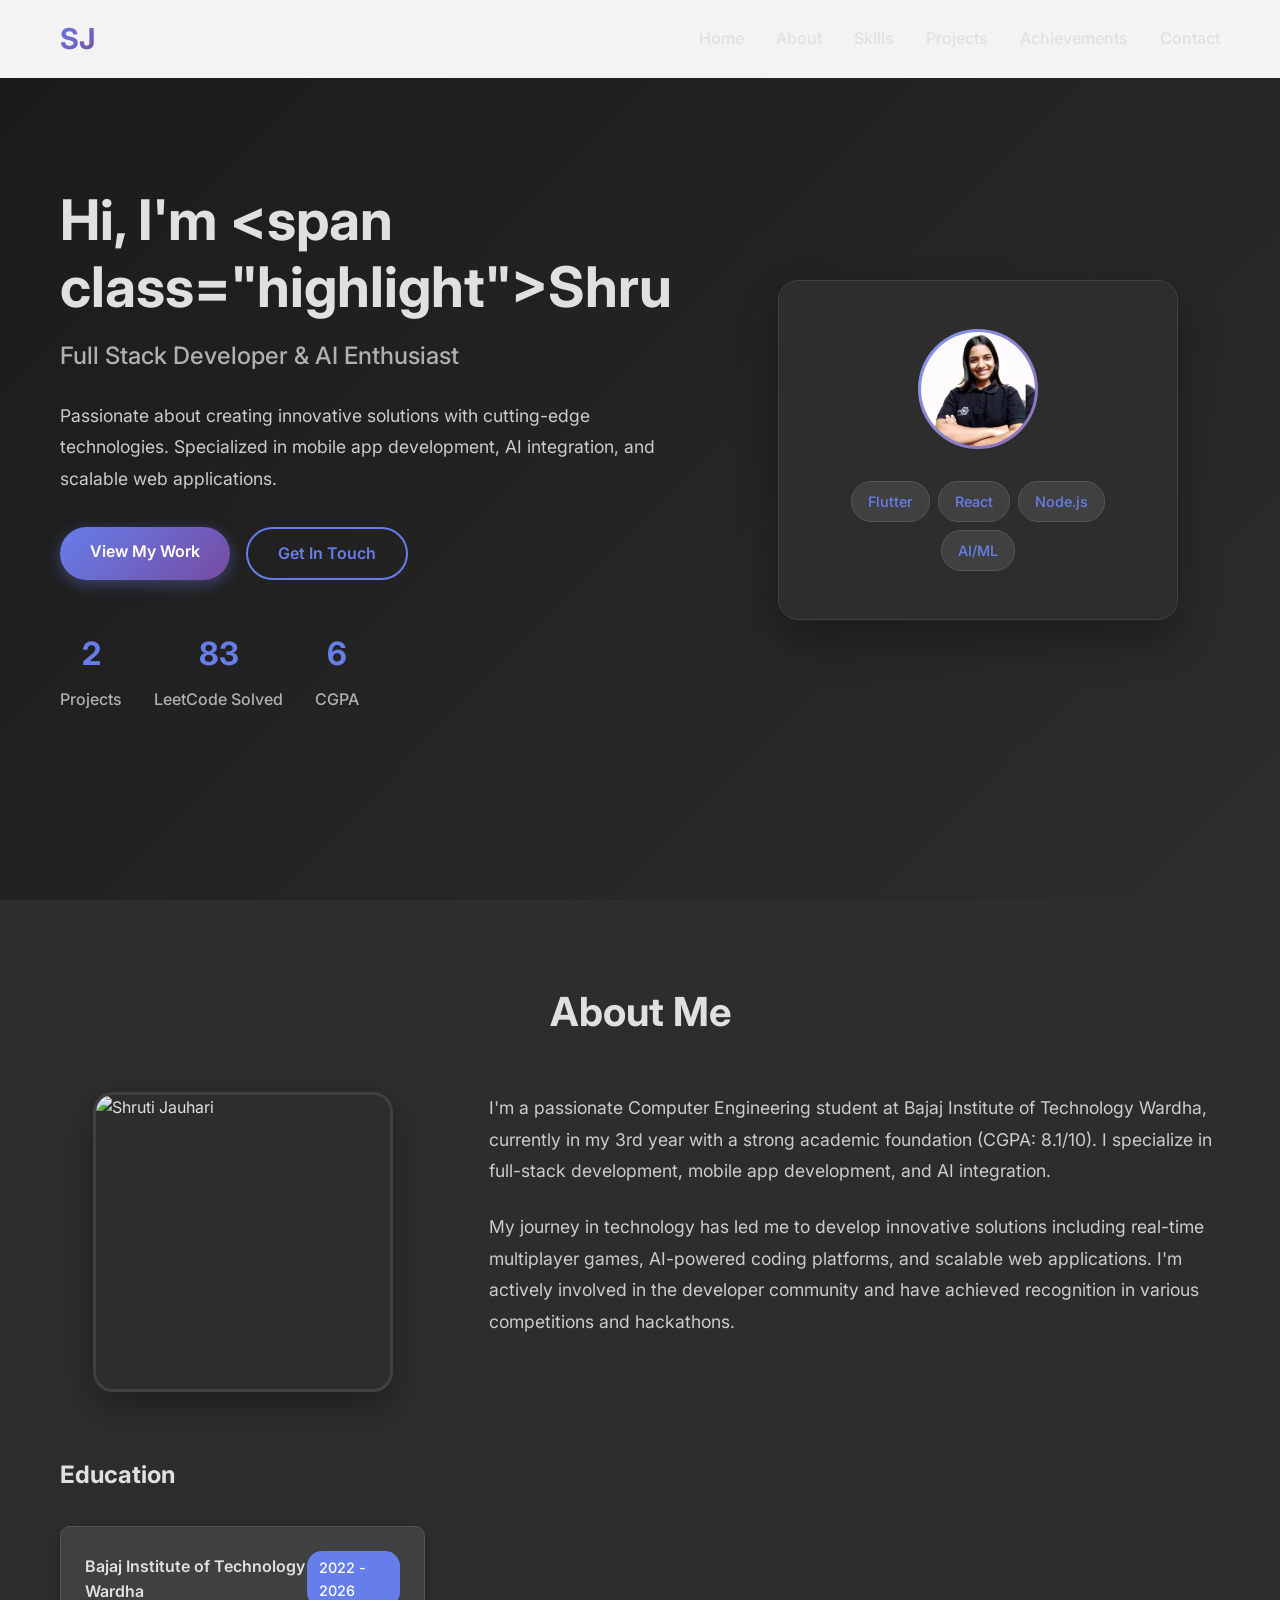
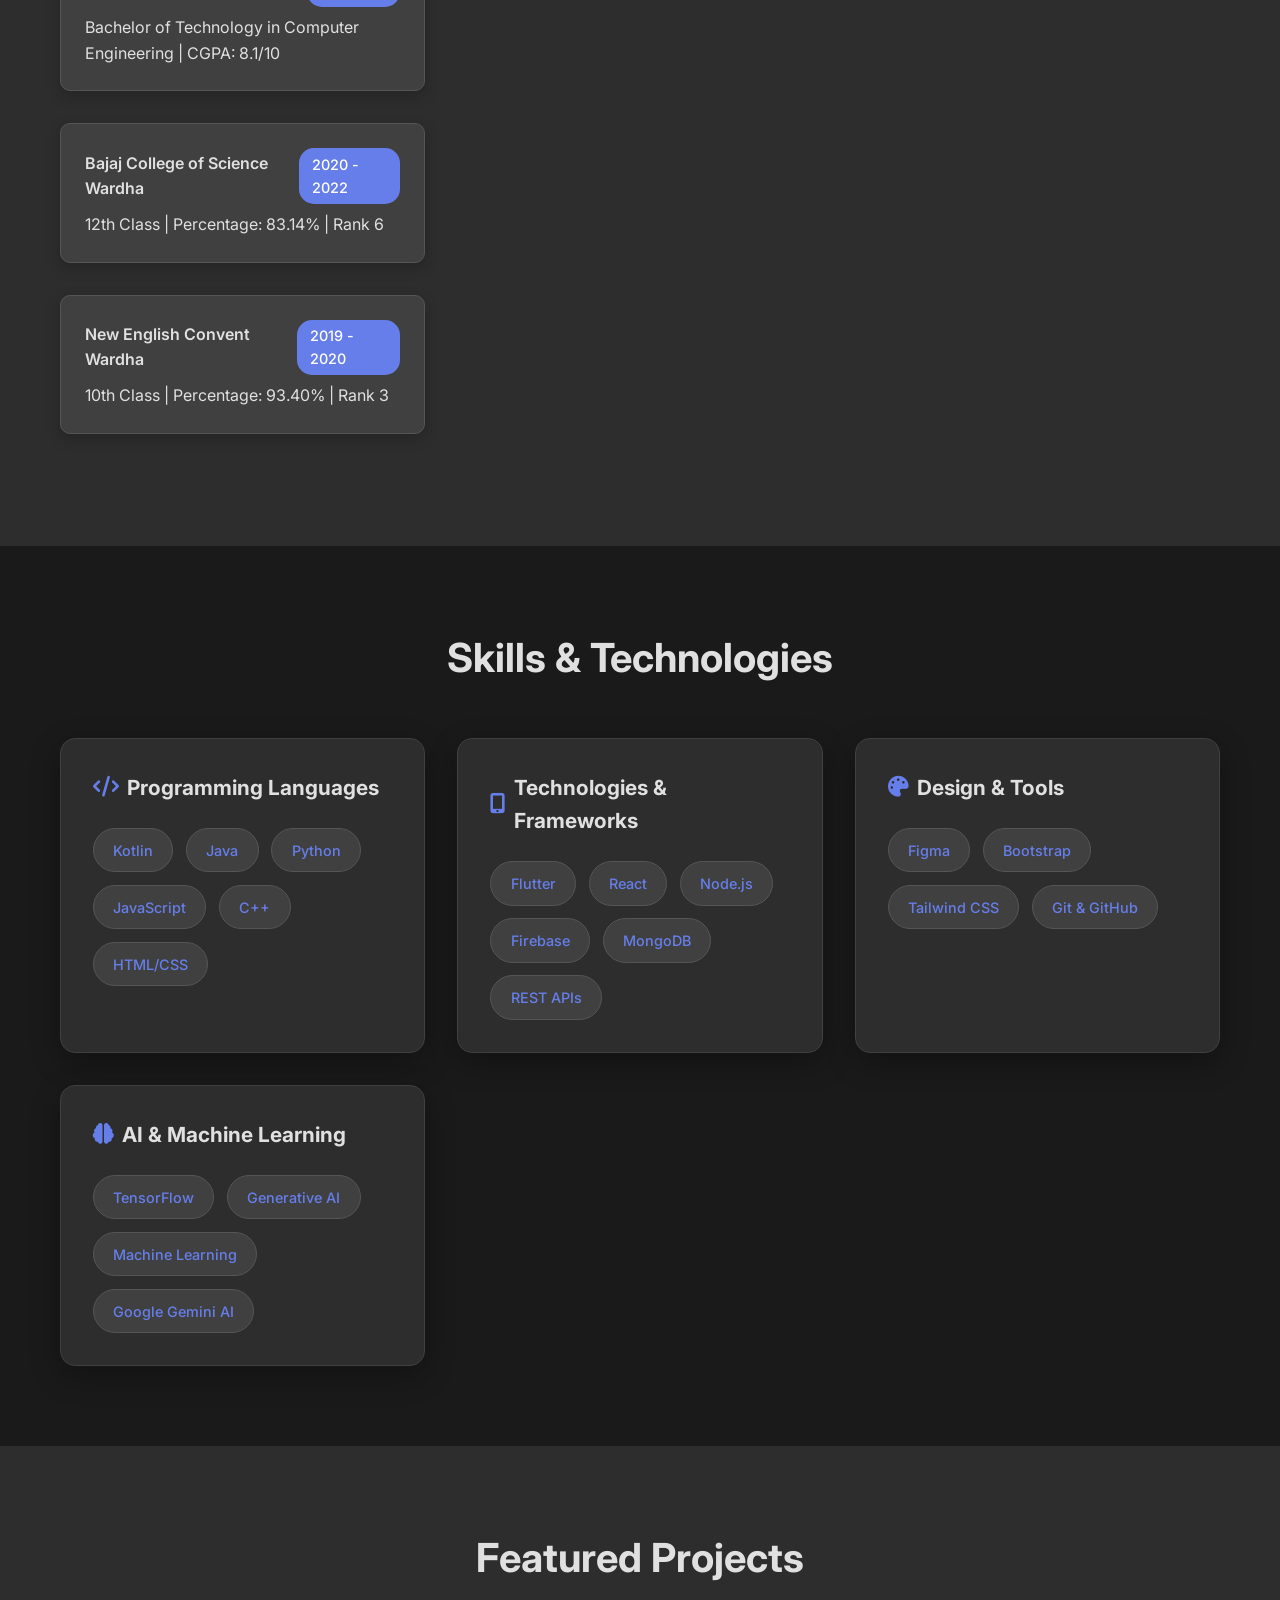
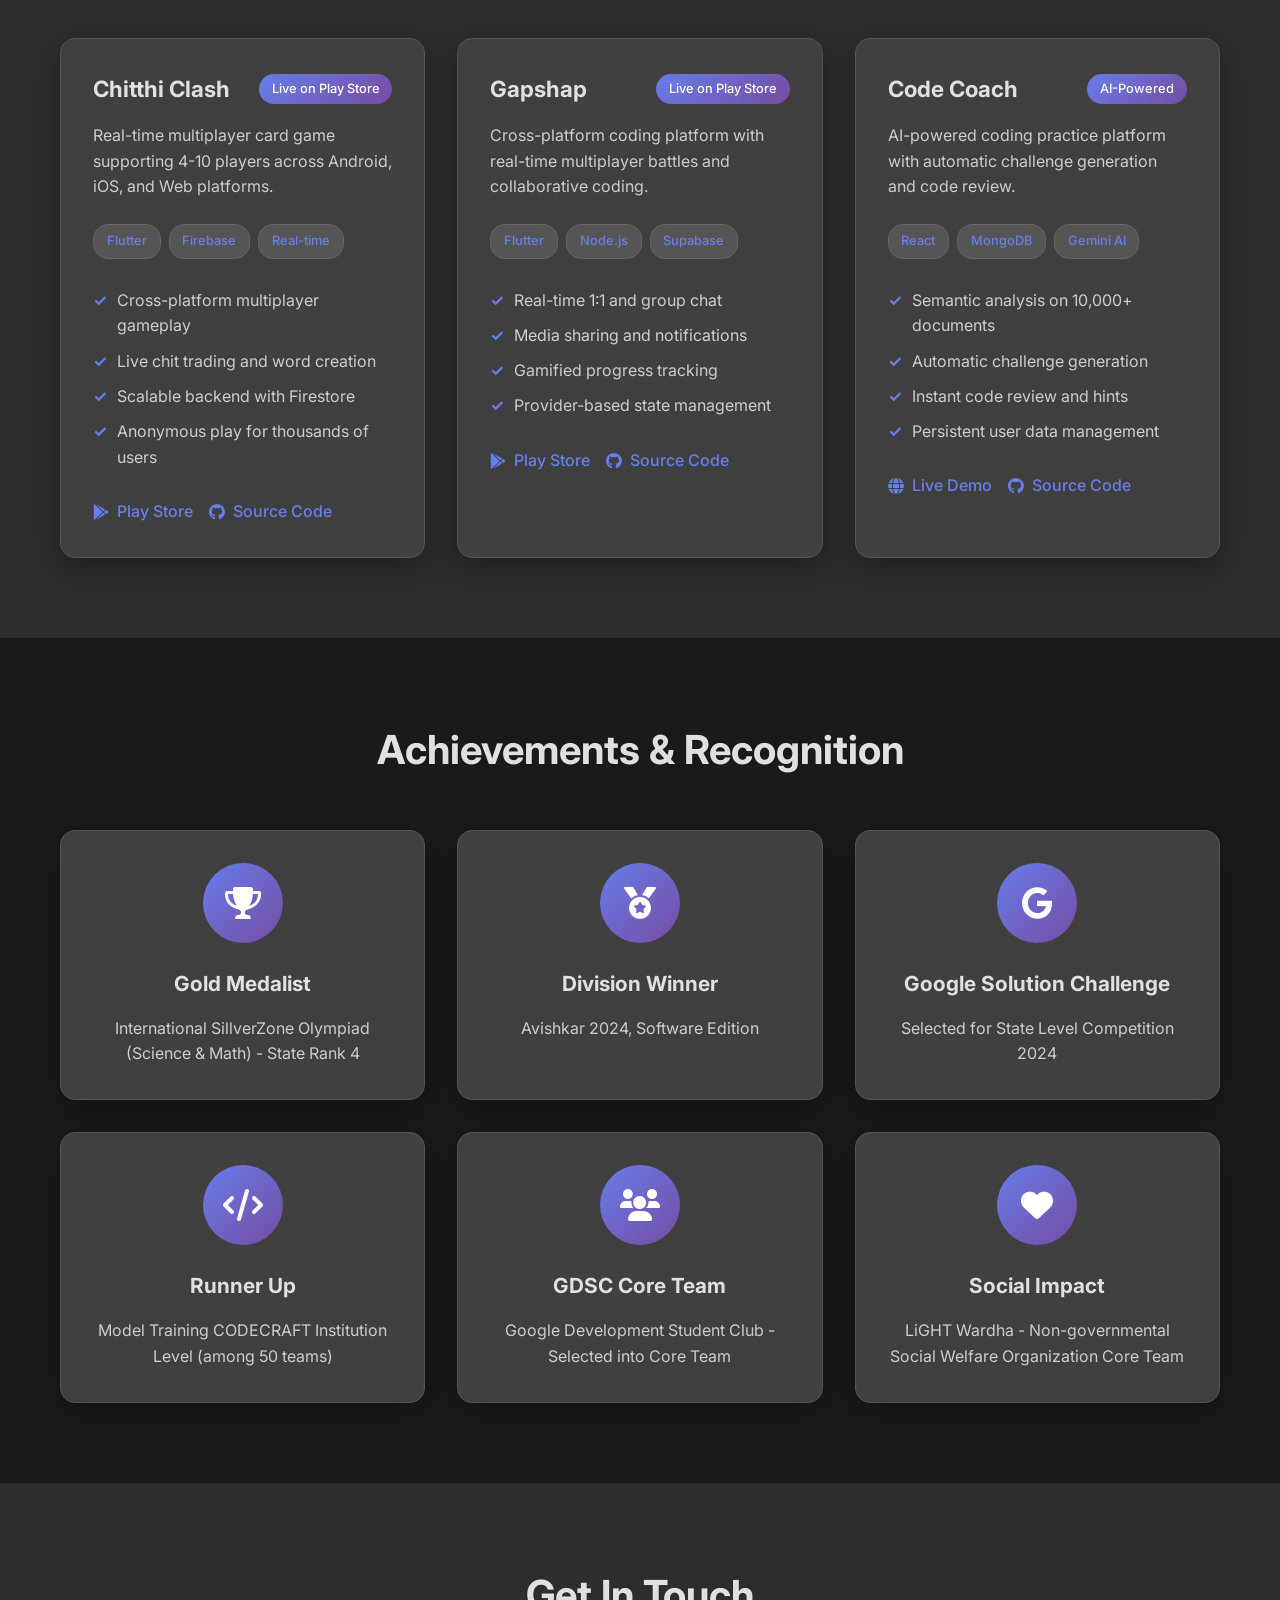
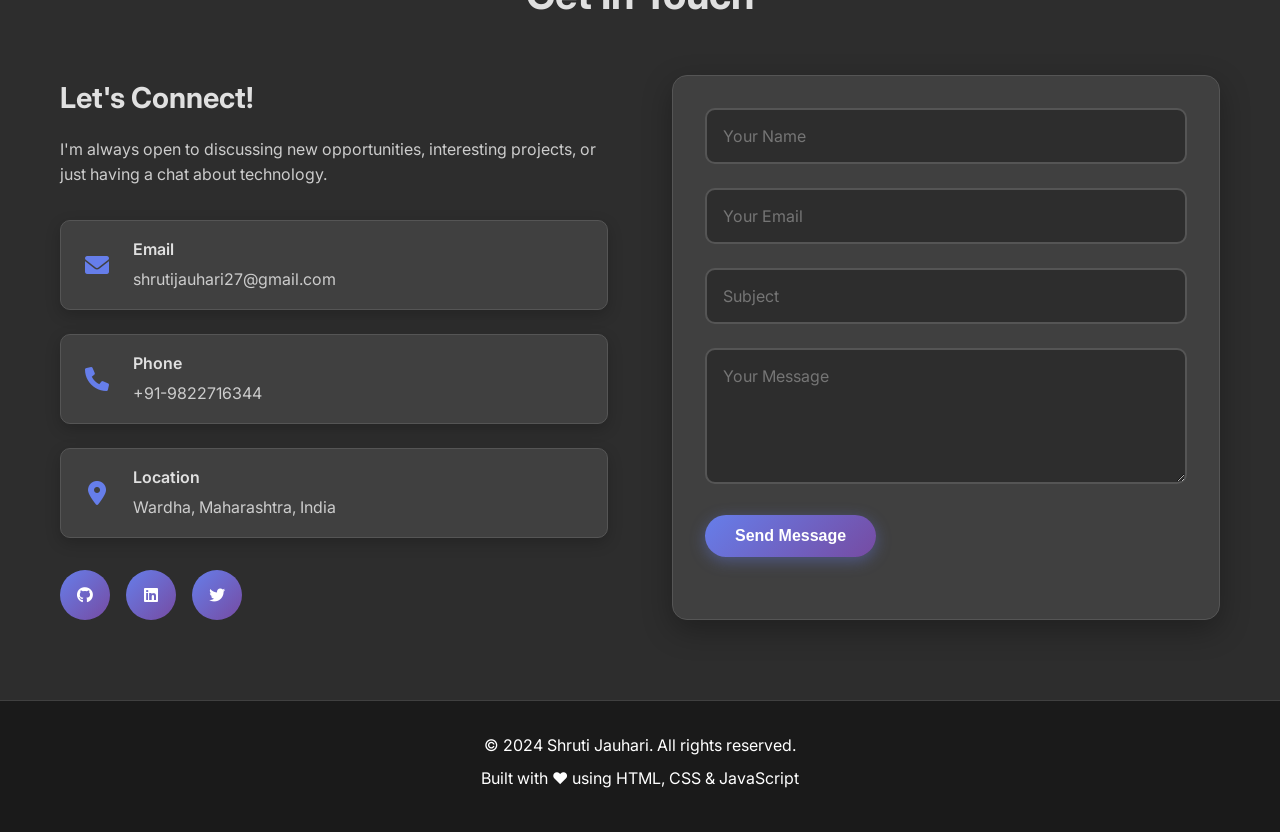
==== commit 8262d6bb: "Fix HTML rendering issues and photo loading problems" ====
--- a/index.html
+++ b/index.html
@@ -100,7 +100,7 @@
             <div class="hero-image">
                 <div class="profile-card">
                     <div class="profile-avatar">
-                        <img src="profile-photo.jpg" alt="Shruti Jauhari" class="profile-photo">
+                        <img src="profile-photo.jpeg" alt="Shruti Jauhari" class="profile-photo">
                     </div>
                     <div class="tech-stack">
                         <span class="tech-tag">Flutter</span>
--- a/styles.css
+++ b/styles.css
@@ -130,6 +130,29 @@
     -webkit-background-clip: text;
     -webkit-text-fill-color: transparent;
     background-clip: text;
+    color: #667eea;
+    display: inline-block;
+    font-weight: 700;
+    position: relative;
+}
+
+/* Fallback for browsers that don't support gradient text */
+@supports not (-webkit-background-clip: text) {
+    .highlight {
+        background: none;
+        color: #667eea;
+        font-weight: 700;
+    }
+}
+
+/* Alternative approach for better compatibility */
+.hero-title .highlight {
+    background: linear-gradient(135deg, #667eea 0%, #764ba2 100%);
+    -webkit-background-clip: text;
+    -webkit-text-fill-color: transparent;
+    background-clip: text;
+    color: #667eea;
+    font-weight: 700;
 }
 
 .hero-subtitle {
@@ -241,6 +264,27 @@
     object-fit: cover;
     border-radius: 50%;
     border: 3px solid rgba(255, 255, 255, 0.2);
+}
+
+/* Fallback when image doesn't load */
+.profile-avatar img:not([src]),
+.profile-avatar img[src=""],
+.profile-avatar img[src*="profile-photo"]:not([src*=".jpg"]):not([src*=".jpeg"]):not([src*=".png"]) {
+    display: none;
+}
+
+.profile-avatar:not(:has(img))::before {
+    content: "SJ";
+    display: flex;
+    align-items: center;
+    justify-content: center;
+    width: 100%;
+    height: 100%;
+    background: linear-gradient(135deg, #667eea 0%, #764ba2 100%);
+    border-radius: 50%;
+    color: white;
+    font-size: 2rem;
+    font-weight: 700;
 }
 
 .tech-stack {
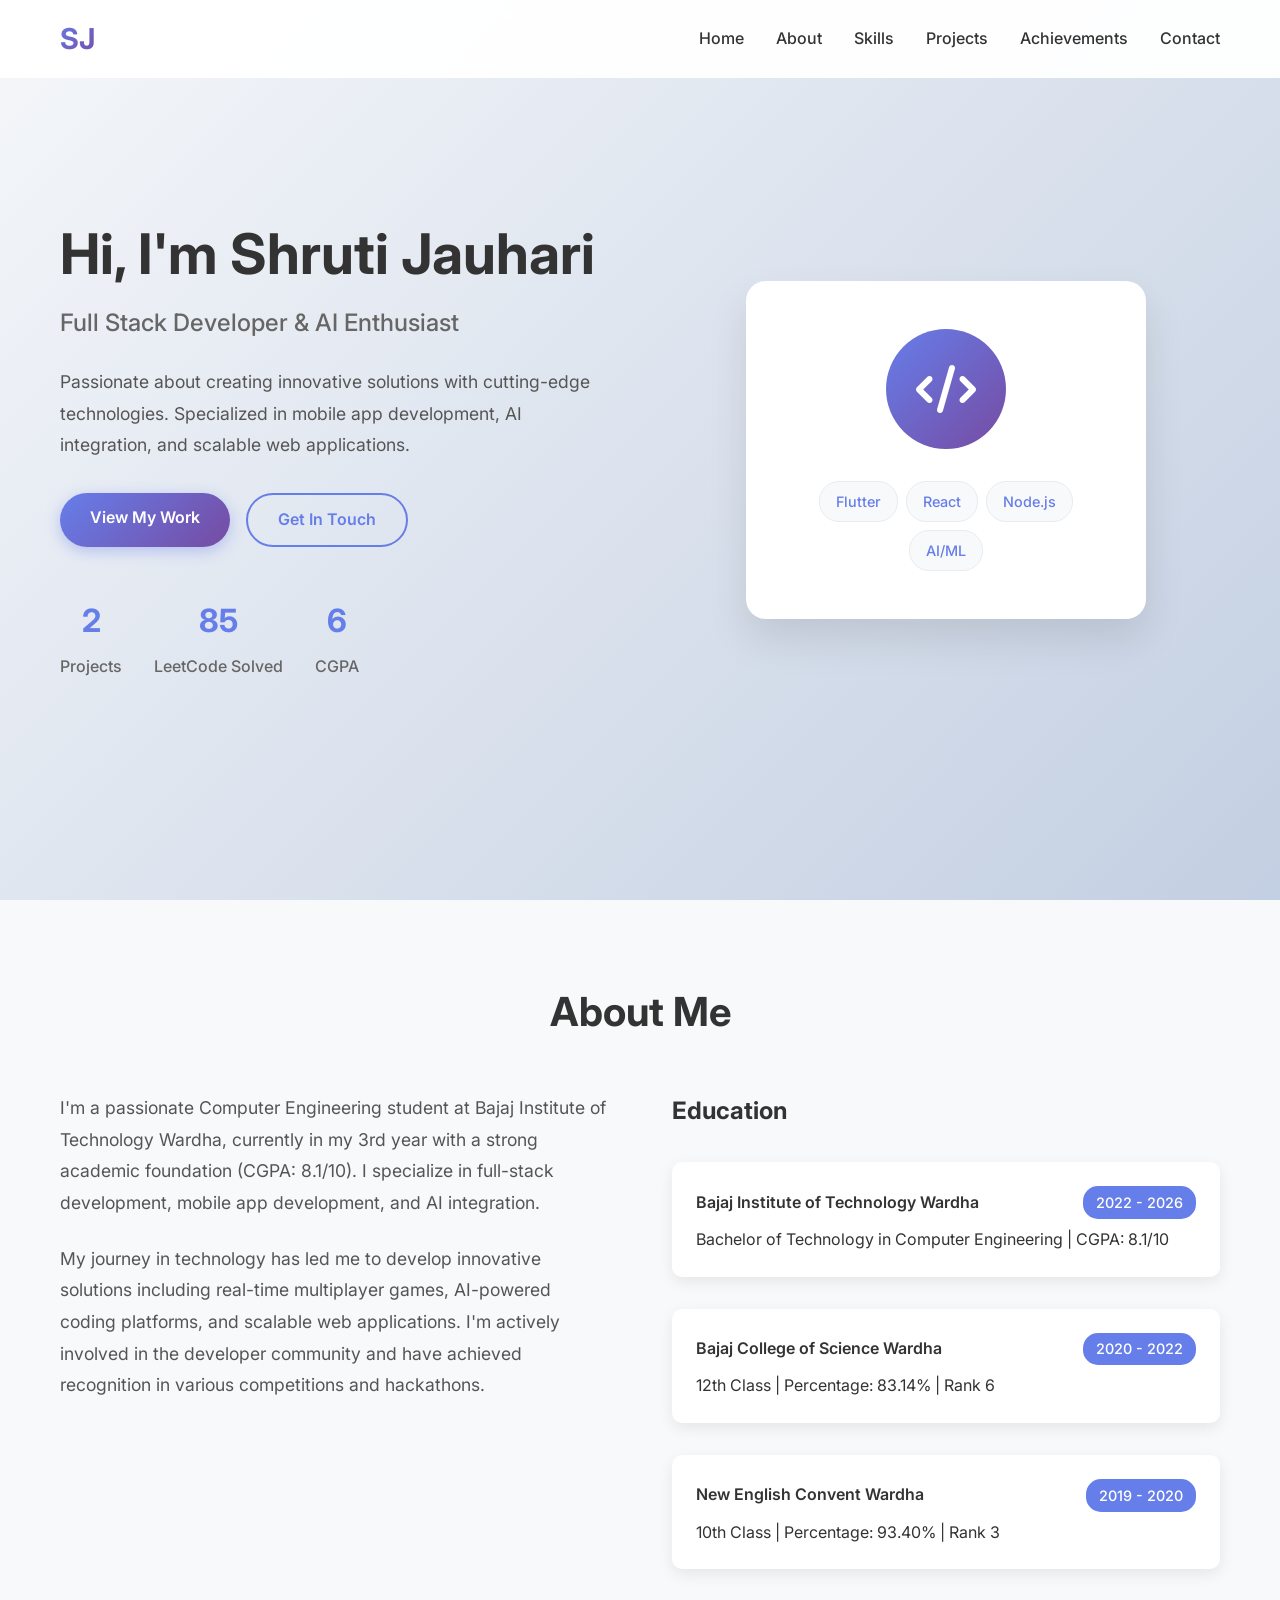
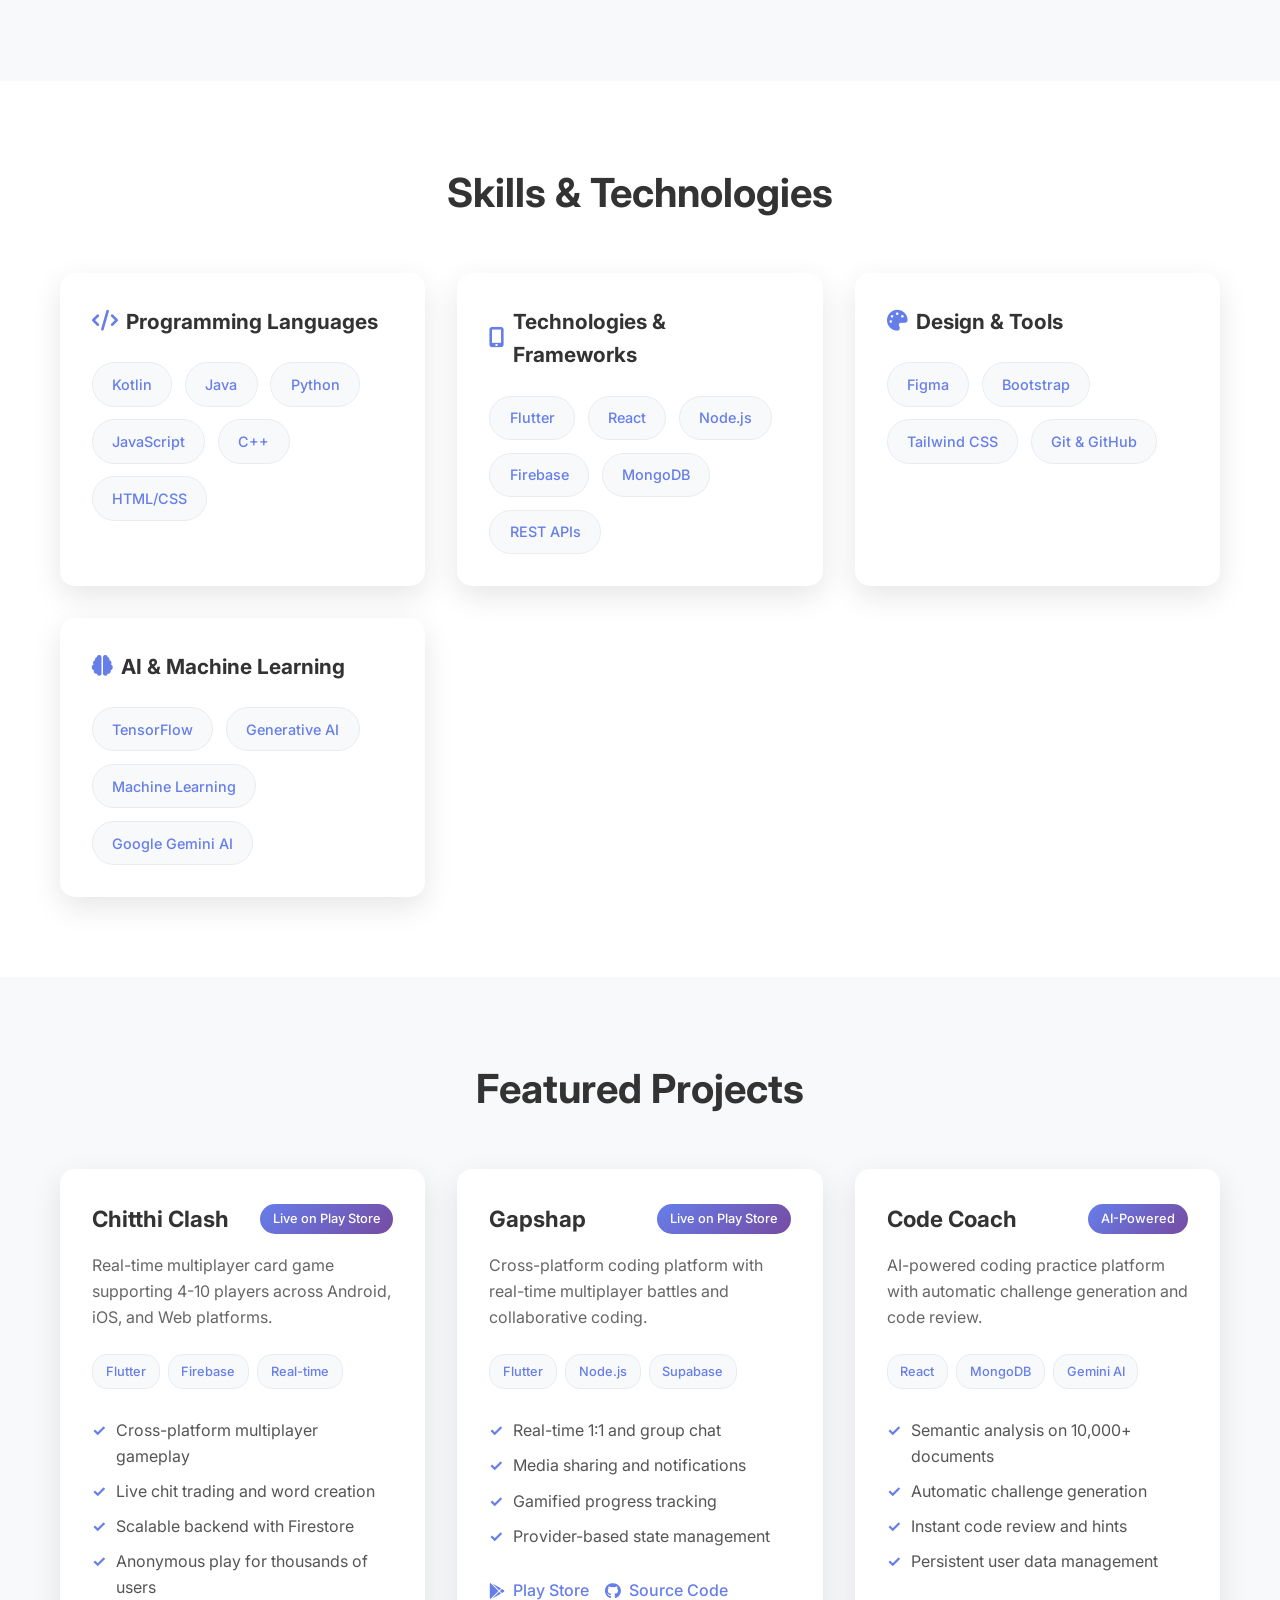
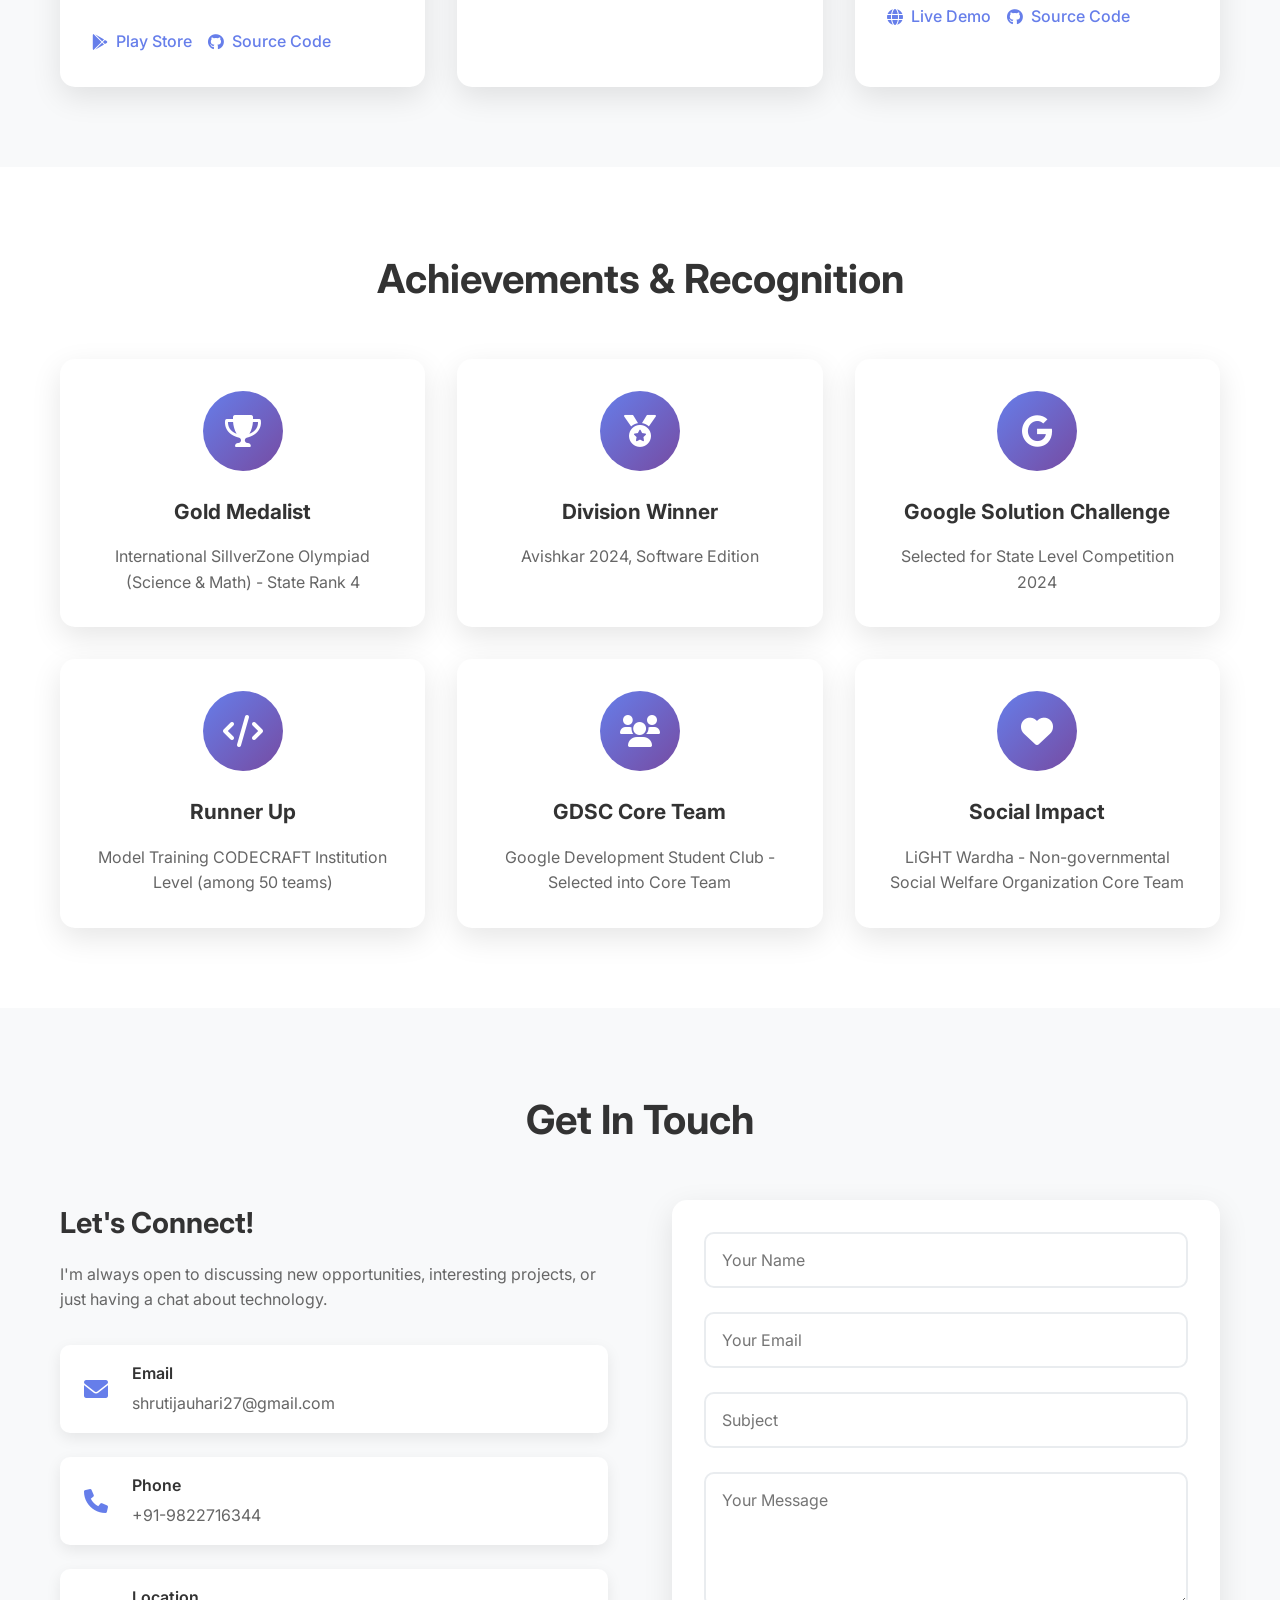
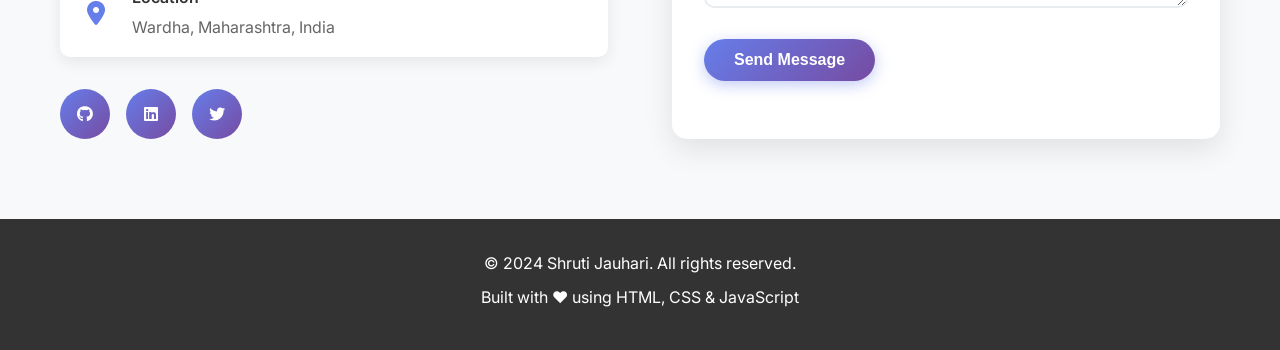
==== commit 684b4843: "Final portfolio update with SEO meta tags and optimizations" ====
--- a/index.html
+++ b/index.html
@@ -71,7 +71,7 @@
         <div class="hero-container">
             <div class="hero-content">
                 <h1 class="hero-title">
-                    Hi, I'm <span class="highlight">Shruti Jauhari</span>
+                    Hi, I'm Shruti Jauhari
                 </h1>
                 <h2 class="hero-subtitle">Full Stack Developer & AI Enthusiast</h2>
                 <p class="hero-description">
@@ -100,7 +100,7 @@
             <div class="hero-image">
                 <div class="profile-card">
                     <div class="profile-avatar">
-                        <img src="profile-photo.jpeg" alt="Shruti Jauhari" class="profile-photo">
+                        <i class="fas fa-code"></i>
                     </div>
                     <div class="tech-stack">
                         <span class="tech-tag">Flutter</span>
@@ -118,9 +118,6 @@
         <div class="container">
             <h2 class="section-title">About Me</h2>
             <div class="about-content">
-                <div class="about-image">
-                    <img src="profile-photo.jpg" alt="Shruti Jauhari" class="about-photo">
-                </div>
                 <div class="about-text">
                     <p>
                         I'm a passionate Computer Engineering student at Bajaj Institute of Technology Wardha, 
--- a/styles.css
+++ b/styles.css
@@ -12,8 +12,8 @@
 body {
     font-family: 'Inter', sans-serif;
     line-height: 1.6;
-    color: #e0e0e0;
-    background-color: #1a1a1a;
+    color: #333;
+    background-color: #ffffff;
 }
 
 .container {
@@ -27,7 +27,7 @@
     position: fixed;
     top: 0;
     width: 100%;
-    background: rgba(26, 26, 26, 0.95);
+    background: rgba(255, 255, 255, 0.95);
     backdrop-filter: blur(10px);
     z-index: 1000;
     padding: 1rem 0;
@@ -60,7 +60,7 @@
 
 .nav-link {
     text-decoration: none;
-    color: #e0e0e0;
+    color: #333;
     font-weight: 500;
     transition: color 0.3s ease;
     position: relative;
@@ -94,7 +94,7 @@
 .bar {
     width: 25px;
     height: 3px;
-    background: #e0e0e0;
+    background: #333;
     margin: 3px 0;
     transition: 0.3s;
 }
@@ -104,7 +104,7 @@
     min-height: 100vh;
     display: flex;
     align-items: center;
-    background: linear-gradient(135deg, #1a1a1a 0%, #2d2d2d 100%);
+    background: linear-gradient(135deg, #f5f7fa 0%, #c3cfe2 100%);
     padding-top: 80px;
 }
 
@@ -130,41 +130,18 @@
     -webkit-background-clip: text;
     -webkit-text-fill-color: transparent;
     background-clip: text;
-    color: #667eea;
-    display: inline-block;
-    font-weight: 700;
-    position: relative;
-}
-
-/* Fallback for browsers that don't support gradient text */
-@supports not (-webkit-background-clip: text) {
-    .highlight {
-        background: none;
-        color: #667eea;
-        font-weight: 700;
-    }
-}
-
-/* Alternative approach for better compatibility */
-.hero-title .highlight {
-    background: linear-gradient(135deg, #667eea 0%, #764ba2 100%);
-    -webkit-background-clip: text;
-    -webkit-text-fill-color: transparent;
-    background-clip: text;
-    color: #667eea;
-    font-weight: 700;
 }
 
 .hero-subtitle {
     font-size: 1.5rem;
-    color: #b0b0b0;
+    color: #666;
     margin-bottom: 1.5rem;
     font-weight: 500;
 }
 
 .hero-description {
     font-size: 1.1rem;
-    color: #cccccc;
+    color: #555;
     margin-bottom: 2rem;
     line-height: 1.8;
 }
@@ -227,7 +204,7 @@
 }
 
 .stat p {
-    color: #b0b0b0;
+    color: #666;
     font-weight: 500;
 }
 
@@ -238,13 +215,12 @@
 }
 
 .profile-card {
-    background: #2d2d2d;
+    background: white;
     padding: 3rem;
     border-radius: 20px;
-    box-shadow: 0 20px 40px rgba(0, 0, 0, 0.3);
+    box-shadow: 0 20px 40px rgba(0, 0, 0, 0.1);
     text-align: center;
     max-width: 400px;
-    border: 1px solid #404040;
 }
 
 .profile-avatar {
@@ -258,33 +234,9 @@
     margin: 0 auto 2rem;
 }
 
-.profile-photo {
-    width: 100%;
-    height: 100%;
-    object-fit: cover;
-    border-radius: 50%;
-    border: 3px solid rgba(255, 255, 255, 0.2);
-}
-
-/* Fallback when image doesn't load */
-.profile-avatar img:not([src]),
-.profile-avatar img[src=""],
-.profile-avatar img[src*="profile-photo"]:not([src*=".jpg"]):not([src*=".jpeg"]):not([src*=".png"]) {
-    display: none;
-}
-
-.profile-avatar:not(:has(img))::before {
-    content: "SJ";
-    display: flex;
-    align-items: center;
-    justify-content: center;
-    width: 100%;
-    height: 100%;
-    background: linear-gradient(135deg, #667eea 0%, #764ba2 100%);
-    border-radius: 50%;
-    color: white;
-    font-size: 2rem;
-    font-weight: 700;
+.profile-avatar i {
+    font-size: 3rem;
+    color: white;
 }
 
 .tech-stack {
@@ -295,13 +247,13 @@
 }
 
 .tech-tag {
-    background: #404040;
+    background: #f8f9fa;
     color: #667eea;
     padding: 0.5rem 1rem;
     border-radius: 20px;
     font-size: 0.9rem;
     font-weight: 500;
-    border: 1px solid #555555;
+    border: 1px solid #e9ecef;
 }
 
 /* Section Styles */
@@ -314,39 +266,24 @@
     font-size: 2.5rem;
     font-weight: 700;
     margin-bottom: 3rem;
-    color: #e0e0e0;
+    color: #333;
 }
 
 /* About Section */
 .about {
-    background: #2d2d2d;
+    background: #f8f9fa;
 }
 
 .about-content {
     display: grid;
-    grid-template-columns: 1fr 2fr;
+    grid-template-columns: 1fr 1fr;
     gap: 4rem;
     align-items: start;
 }
 
-.about-image {
-    display: flex;
-    justify-content: center;
-    align-items: center;
-}
-
-.about-photo {
-    width: 300px;
-    height: 300px;
-    object-fit: cover;
-    border-radius: 20px;
-    box-shadow: 0 15px 35px rgba(0, 0, 0, 0.3);
-    border: 3px solid #404040;
-}
-
 .about-text p {
     font-size: 1.1rem;
-    color: #cccccc;
+    color: #555;
     margin-bottom: 1.5rem;
     line-height: 1.8;
 }
@@ -354,16 +291,15 @@
 .education h3 {
     font-size: 1.5rem;
     margin-bottom: 2rem;
-    color: #e0e0e0;
+    color: #333;
 }
 
 .education-item {
     margin-bottom: 2rem;
     padding: 1.5rem;
-    background: #404040;
+    background: white;
     border-radius: 10px;
-    box-shadow: 0 5px 15px rgba(0, 0, 0, 0.2);
-    border: 1px solid #555555;
+    box-shadow: 0 5px 15px rgba(0, 0, 0, 0.08);
 }
 
 .education-header {
@@ -375,7 +311,7 @@
 
 .education-header h4 {
     font-weight: 600;
-    color: #e0e0e0;
+    color: #333;
 }
 
 .year {
@@ -395,12 +331,11 @@
 }
 
 .skill-category {
-    background: #2d2d2d;
+    background: white;
     padding: 2rem;
     border-radius: 15px;
-    box-shadow: 0 10px 30px rgba(0, 0, 0, 0.3);
+    box-shadow: 0 10px 30px rgba(0, 0, 0, 0.1);
     transition: transform 0.3s ease;
-    border: 1px solid #404040;
 }
 
 .skill-category:hover {
@@ -410,7 +345,7 @@
 .skill-category h3 {
     font-size: 1.3rem;
     margin-bottom: 1.5rem;
-    color: #e0e0e0;
+    color: #333;
     display: flex;
     align-items: center;
     gap: 0.5rem;
@@ -427,13 +362,13 @@
 }
 
 .skill-tag {
-    background: #404040;
+    background: #f8f9fa;
     color: #667eea;
     padding: 0.6rem 1.2rem;
     border-radius: 25px;
     font-size: 0.9rem;
     font-weight: 500;
-    border: 1px solid #555555;
+    border: 1px solid #e9ecef;
     transition: all 0.3s ease;
 }
 
@@ -445,7 +380,7 @@
 
 /* Projects Section */
 .projects {
-    background: #2d2d2d;
+    background: #f8f9fa;
 }
 
 .projects-grid {
@@ -455,12 +390,11 @@
 }
 
 .project-card {
-    background: #404040;
+    background: white;
     border-radius: 15px;
     padding: 2rem;
-    box-shadow: 0 10px 30px rgba(0, 0, 0, 0.3);
+    box-shadow: 0 10px 30px rgba(0, 0, 0, 0.1);
     transition: transform 0.3s ease;
-    border: 1px solid #555555;
 }
 
 .project-card:hover {
@@ -476,7 +410,7 @@
 
 .project-header h3 {
     font-size: 1.4rem;
-    color: #e0e0e0;
+    color: #333;
 }
 
 .project-badge {
@@ -489,7 +423,7 @@
 }
 
 .project-description {
-    color: #cccccc;
+    color: #666;
     margin-bottom: 1.5rem;
     line-height: 1.6;
 }
@@ -502,13 +436,13 @@
 }
 
 .tech-badge {
-    background: #555555;
+    background: #f8f9fa;
     color: #667eea;
     padding: 0.4rem 0.8rem;
     border-radius: 15px;
     font-size: 0.8rem;
     font-weight: 500;
-    border: 1px solid #666666;
+    border: 1px solid #e9ecef;
 }
 
 .project-features ul {
@@ -518,7 +452,7 @@
 
 .project-features li {
     padding: 0.3rem 0;
-    color: #cccccc;
+    color: #555;
     position: relative;
     padding-left: 1.5rem;
 }
@@ -558,13 +492,12 @@
 }
 
 .achievement-card {
-    background: #404040;
+    background: white;
     padding: 2rem;
     border-radius: 15px;
-    box-shadow: 0 10px 30px rgba(0, 0, 0, 0.3);
+    box-shadow: 0 10px 30px rgba(0, 0, 0, 0.1);
     text-align: center;
     transition: transform 0.3s ease;
-    border: 1px solid #555555;
 }
 
 .achievement-card:hover {
@@ -590,17 +523,17 @@
 .achievement-card h3 {
     font-size: 1.3rem;
     margin-bottom: 1rem;
-    color: #e0e0e0;
+    color: #333;
 }
 
 .achievement-card p {
-    color: #cccccc;
+    color: #666;
     line-height: 1.6;
 }
 
 /* Contact Section */
 .contact {
-    background: #2d2d2d;
+    background: #f8f9fa;
 }
 
 .contact-content {
@@ -612,11 +545,11 @@
 .contact-info h3 {
     font-size: 1.8rem;
     margin-bottom: 1rem;
-    color: #e0e0e0;
+    color: #333;
 }
 
 .contact-info p {
-    color: #cccccc;
+    color: #666;
     margin-bottom: 2rem;
     line-height: 1.6;
 }
@@ -631,10 +564,9 @@
     gap: 1rem;
     margin-bottom: 1.5rem;
     padding: 1rem;
-    background: #404040;
+    background: white;
     border-radius: 10px;
-    box-shadow: 0 5px 15px rgba(0, 0, 0, 0.2);
-    border: 1px solid #555555;
+    box-shadow: 0 5px 15px rgba(0, 0, 0, 0.08);
 }
 
 .contact-item i {
@@ -646,12 +578,12 @@
 
 .contact-item h4 {
     font-weight: 600;
-    color: #e0e0e0;
+    color: #333;
     margin-bottom: 0.3rem;
 }
 
 .contact-item p {
-    color: #cccccc;
+    color: #666;
     margin: 0;
 }
 
@@ -678,11 +610,10 @@
 }
 
 .contact-form {
-    background: #404040;
+    background: white;
     padding: 2rem;
     border-radius: 15px;
-    box-shadow: 0 10px 30px rgba(0, 0, 0, 0.3);
-    border: 1px solid #555555;
+    box-shadow: 0 10px 30px rgba(0, 0, 0, 0.1);
 }
 
 .form-group {
@@ -693,29 +624,25 @@
 .form-group textarea {
     width: 100%;
     padding: 1rem;
-    border: 2px solid #555555;
+    border: 2px solid #e9ecef;
     border-radius: 10px;
     font-size: 1rem;
     transition: border-color 0.3s ease;
     font-family: inherit;
-    background: #2d2d2d;
-    color: #e0e0e0;
 }
 
 .form-group input:focus,
 .form-group textarea:focus {
     outline: none;
     border-color: #667eea;
-    background: #333333;
 }
 
 /* Footer */
 .footer {
-    background: #1a1a1a;
+    background: #333;
     color: white;
     text-align: center;
     padding: 2rem 0;
-    border-top: 1px solid #404040;
 }
 
 .footer-content p {
@@ -733,13 +660,12 @@
         left: -100%;
         top: 70px;
         flex-direction: column;
-        background-color: #2d2d2d;
+        background-color: white;
         width: 100%;
         text-align: center;
         transition: 0.3s;
-        box-shadow: 0 10px 27px rgba(0, 0, 0, 0.3);
+        box-shadow: 0 10px 27px rgba(0, 0, 0, 0.05);
         padding: 2rem 0;
-        border-top: 1px solid #404040;
     }
 
     .nav-menu.active {
@@ -768,11 +694,6 @@
     .about-content {
         grid-template-columns: 1fr;
         gap: 2rem;
-    }
-
-    .about-photo {
-        width: 250px;
-        height: 250px;
     }
 
     .contact-content {
@@ -842,7 +763,7 @@
 }
 
 ::-webkit-scrollbar-track {
-    background: #2d2d2d;
+    background: #f1f1f1;
 }
 
 ::-webkit-scrollbar-thumb {
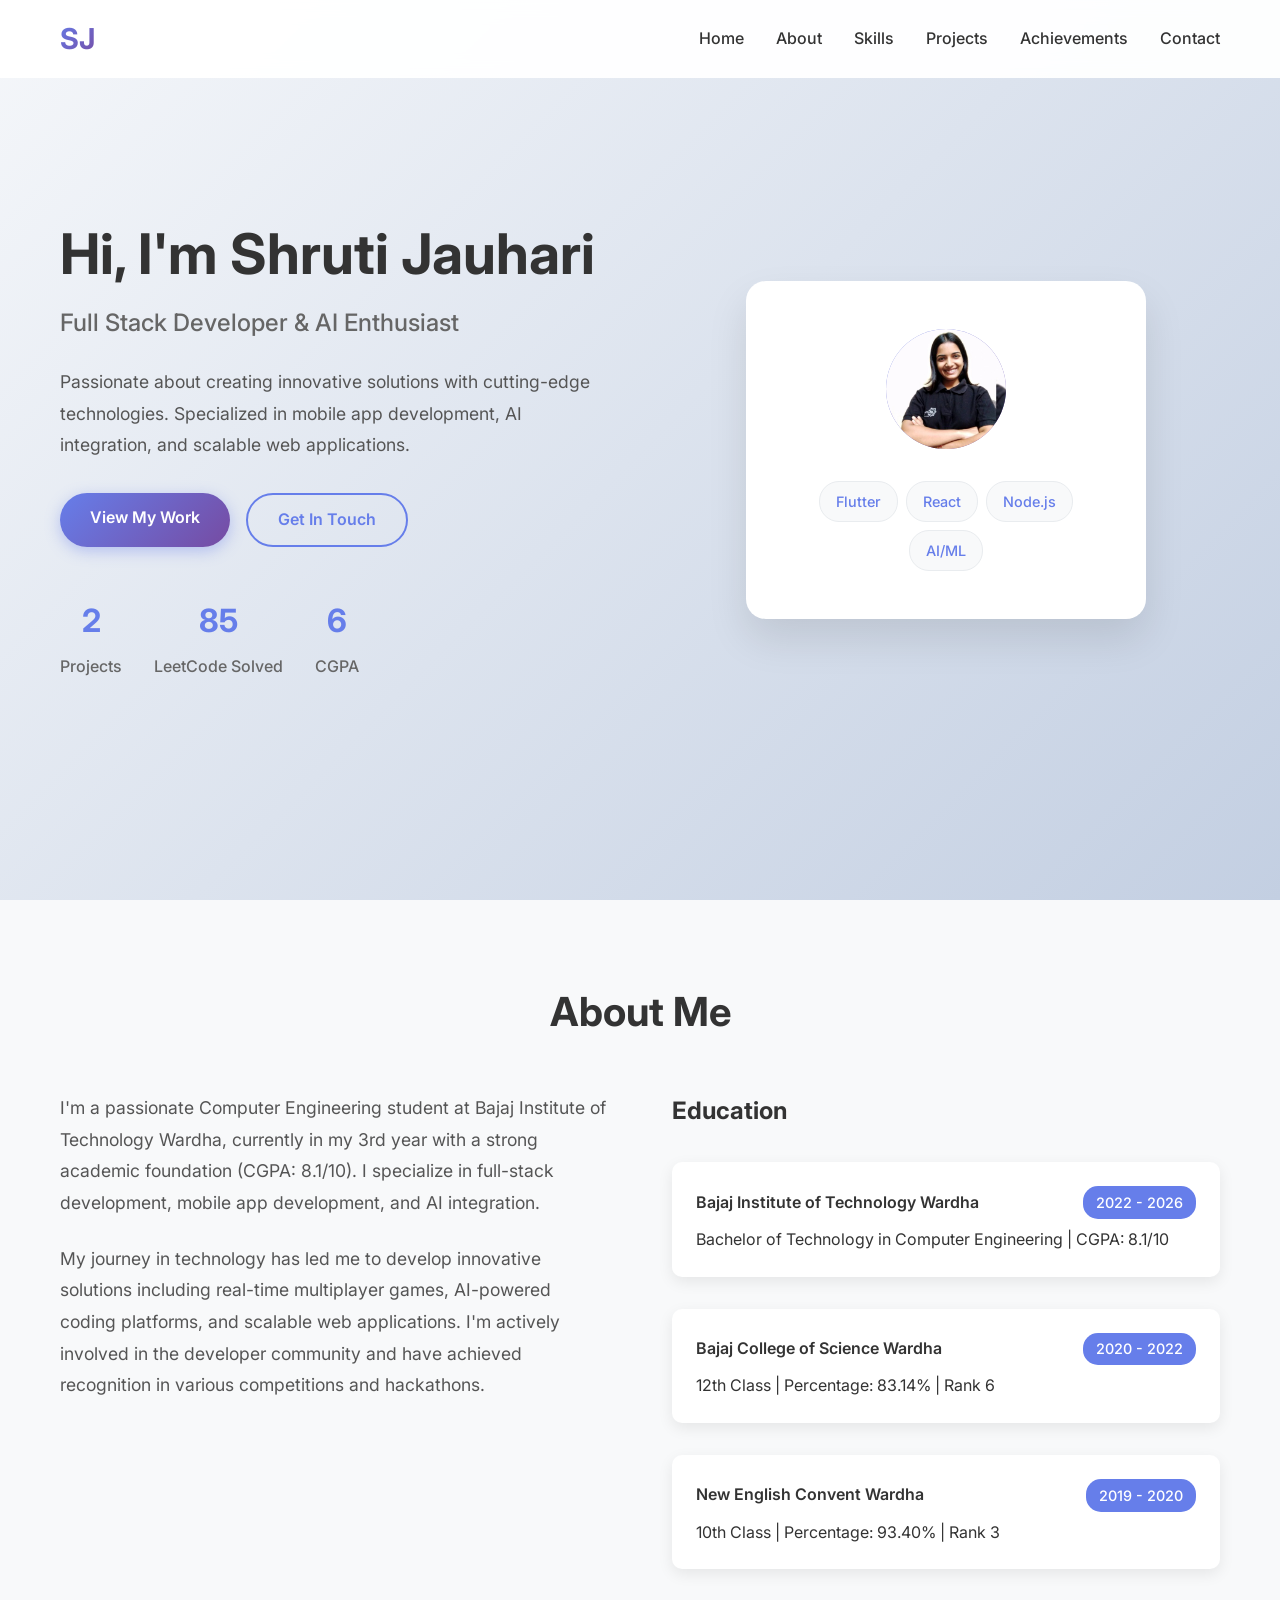
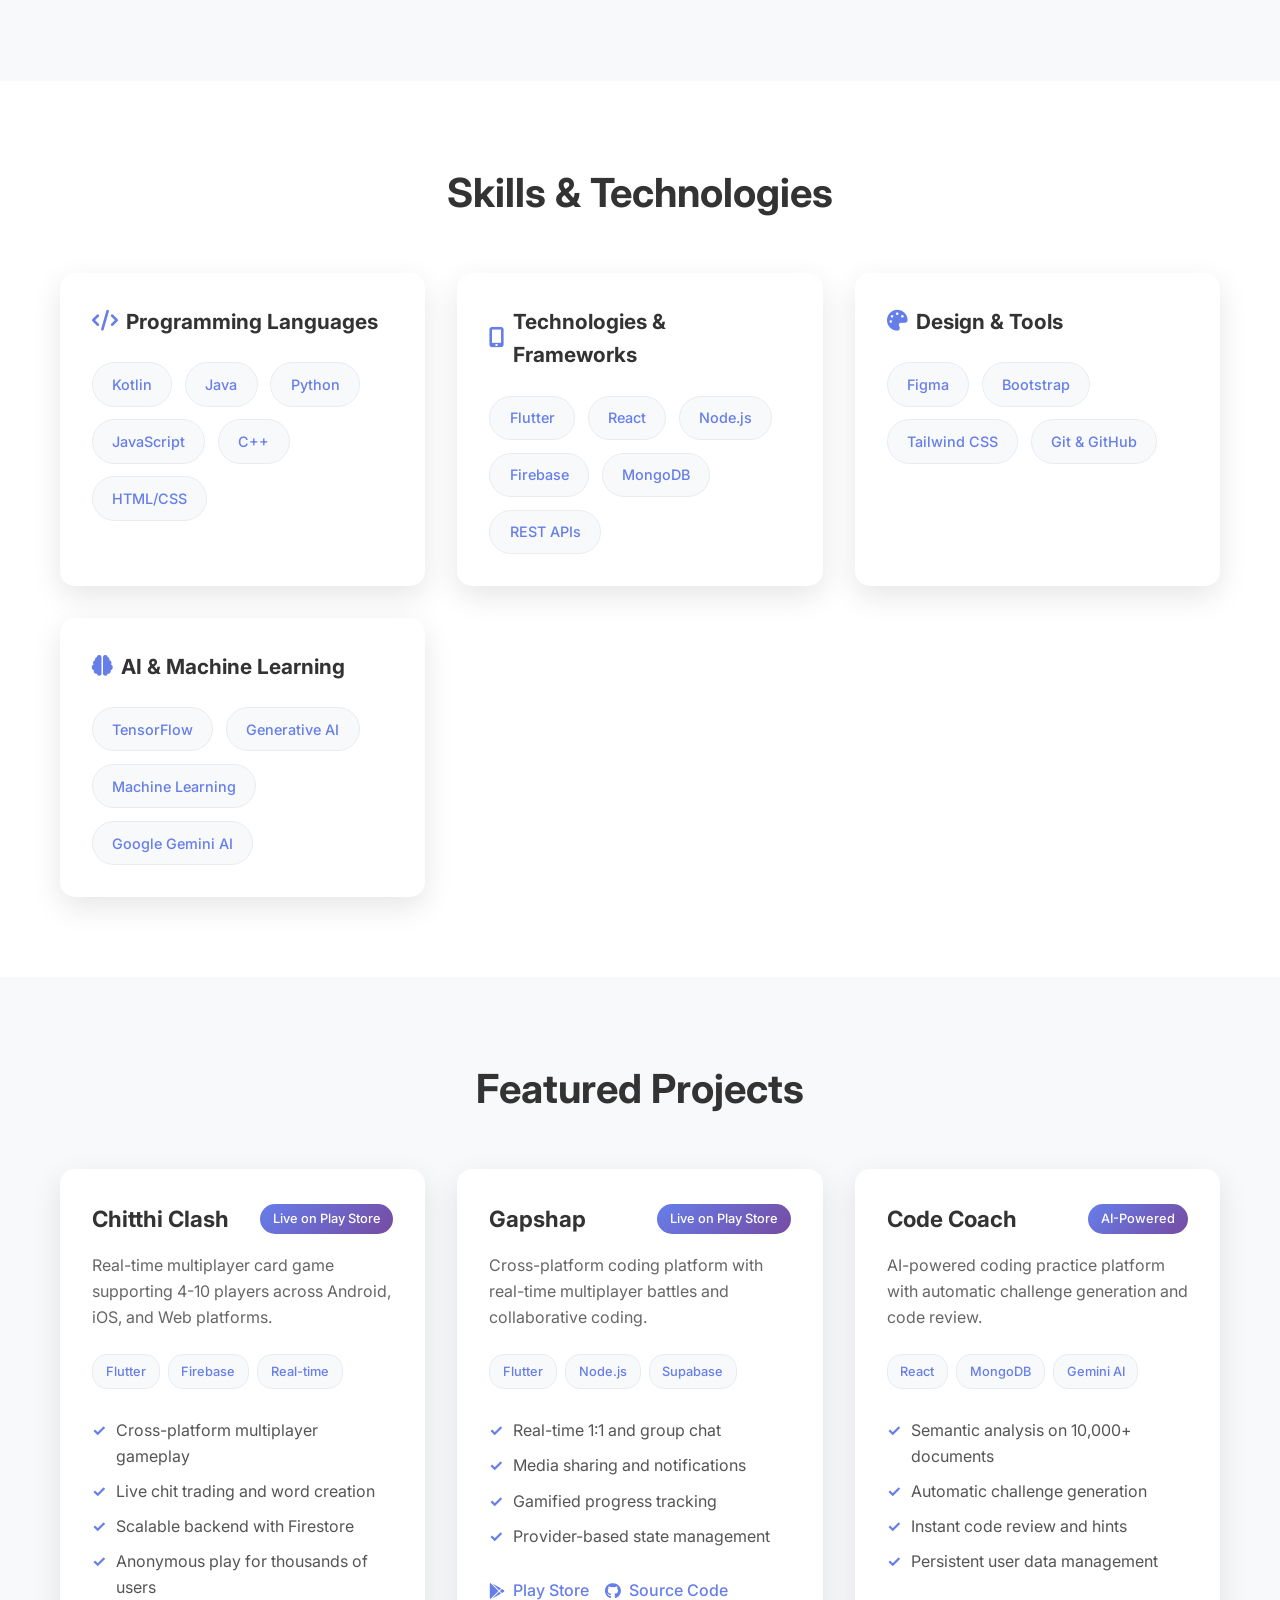
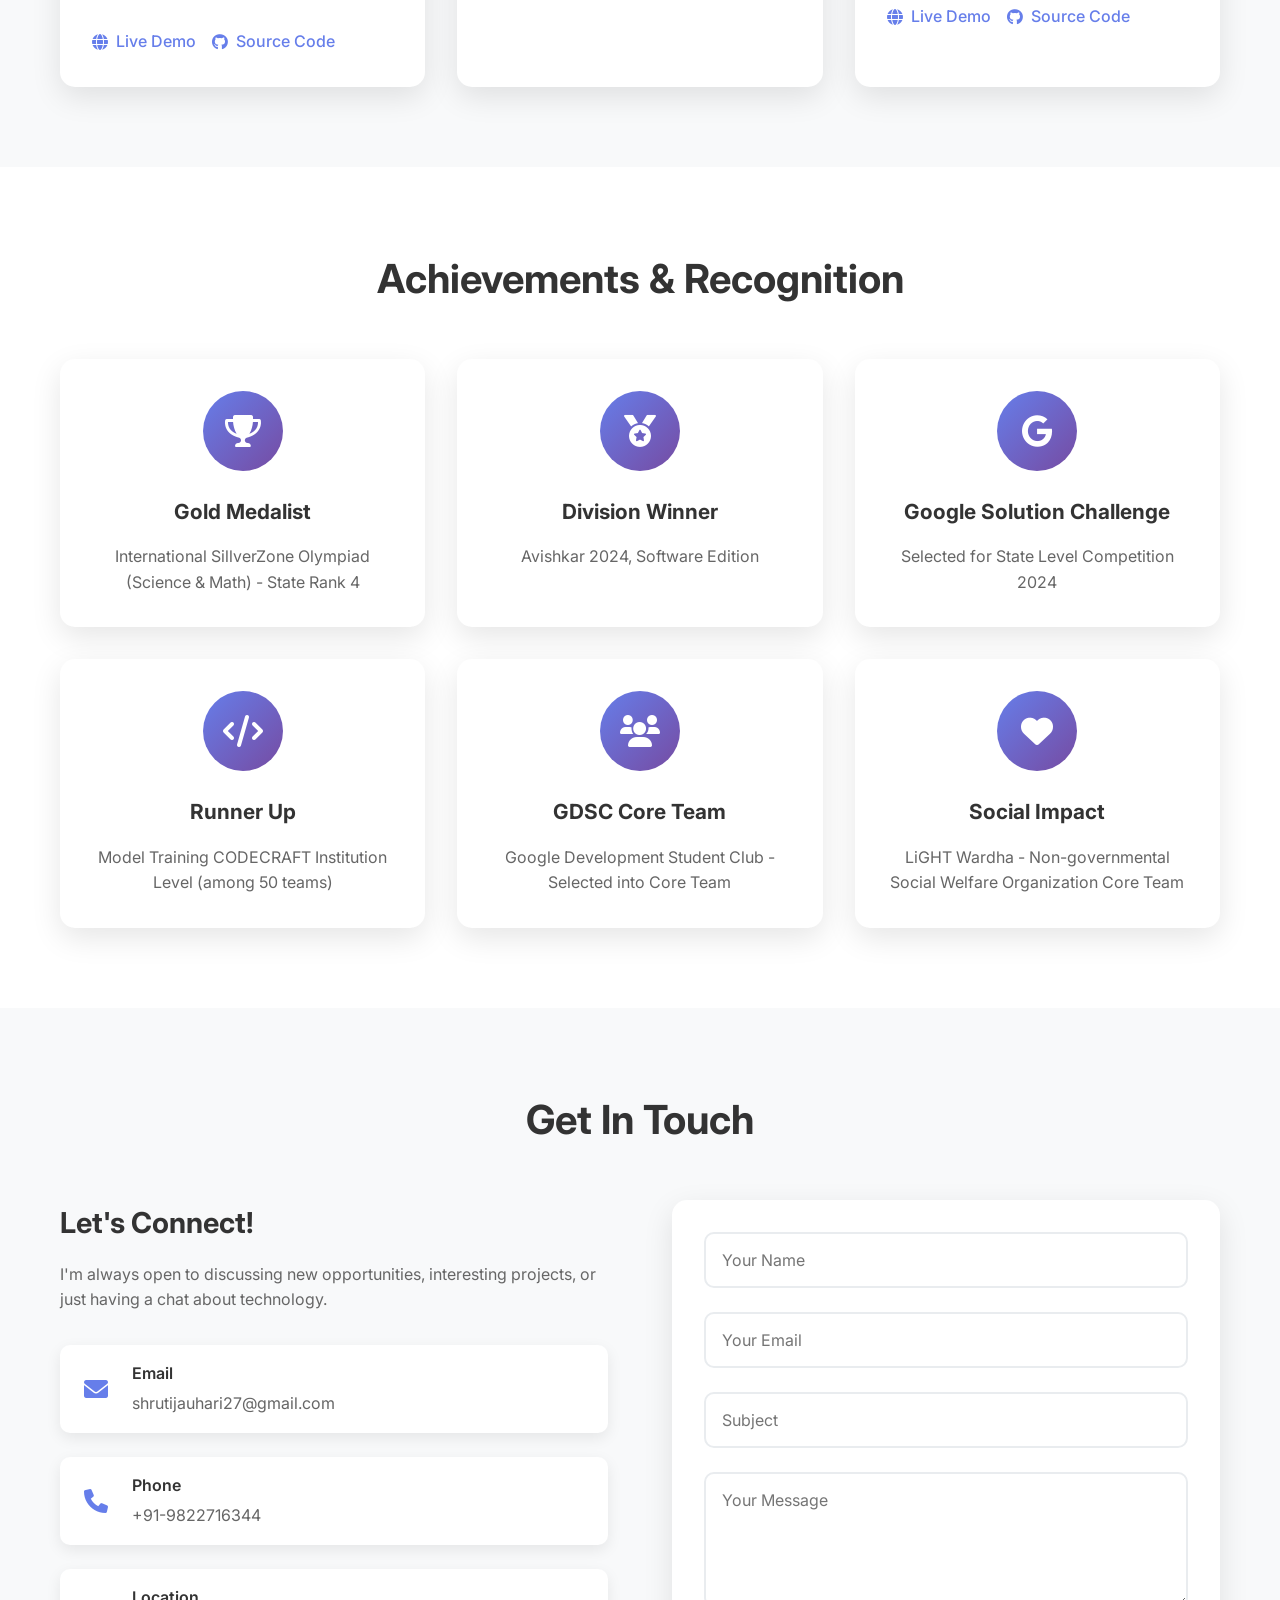
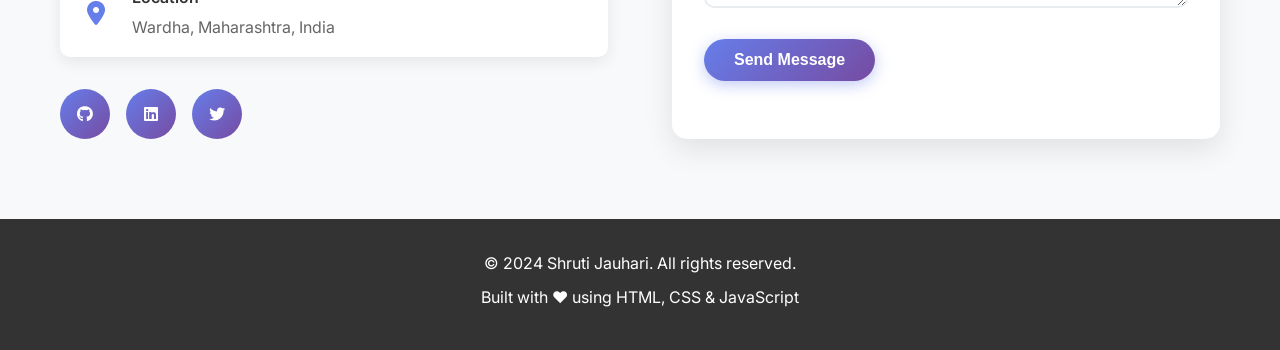
==== commit f45cbbeb: "Update portfolio with real links, profile image, and improved SEO meta tags" ====
--- a/index.html
+++ b/index.html
@@ -6,22 +6,23 @@
     <title>Shruti Jauhari - Full Stack Developer & AI Enthusiast</title>
     
     <!-- SEO Meta Tags -->
-    <meta name="description" content="Shruti Jauhari - Full Stack Developer and AI Enthusiast. Specialized in mobile app development, AI integration, and scalable web applications. View my projects and achievements.">
+    <meta name="description" content="Shruti Jauhari - Full Stack Developer and AI Enthusiast. Specialized in Flutter, React, and AI integration. View my projects including GapShap and Code Coach.">
     <meta name="keywords" content="Shruti Jauhari, Full Stack Developer, AI Enthusiast, Flutter Developer, React Developer, Mobile App Development, Machine Learning, Portfolio">
     <meta name="author" content="Shruti Jauhari">
+    <link rel="canonical" href="https://shruti27jauhari.github.io">
     
     <!-- Open Graph Meta Tags -->
     <meta property="og:title" content="Shruti Jauhari - Full Stack Developer & AI Enthusiast">
     <meta property="og:description" content="Passionate about creating innovative solutions with cutting-edge technologies. Specialized in mobile app development, AI integration, and scalable web applications.">
     <meta property="og:type" content="website">
-    <meta property="og:url" content="https://your-portfolio-url.com">
-    <meta property="og:image" content="https://your-portfolio-url.com/og-image.jpg">
+    <meta property="og:url" content="https://shruti27jauhari.github.io">
+    <meta property="og:image" content="https://shruti27jauhari.github.io/assets/og-image.jpg">
     
     <!-- Twitter Card Meta Tags -->
     <meta name="twitter:card" content="summary_large_image">
     <meta name="twitter:title" content="Shruti Jauhari - Full Stack Developer & AI Enthusiast">
     <meta name="twitter:description" content="Passionate about creating innovative solutions with cutting-edge technologies.">
-    <meta name="twitter:image" content="https://your-portfolio-url.com/twitter-image.jpg">
+    <meta name="twitter:image" content="https://shruti27jauhari.github.io/assets/og-image.jpg">
     
     <!-- Favicon -->
     <link rel="icon" type="image/x-icon" href="data:image/svg+xml,<svg xmlns='http://www.w3.org/2000/svg' viewBox='0 0 100 100'><text y='.9em' font-size='90'>💻</text></svg>">
@@ -100,7 +101,7 @@
             <div class="hero-image">
                 <div class="profile-card">
                     <div class="profile-avatar">
-                        <i class="fas fa-code"></i>
+                        <img src="profile_photo.jpeg" alt="Shruti Jauhari" class="profile-image">
                     </div>
                     <div class="tech-stack">
                         <span class="tech-tag">Flutter</span>
@@ -235,8 +236,8 @@
                         </ul>
                     </div>
                     <div class="project-links">
-                        <a href="#" class="project-link"><i class="fab fa-google-play"></i> Play Store</a>
-                        <a href="#" class="project-link"><i class="fab fa-github"></i> Source Code</a>
+                        <a href="https://chitthi-clash-2a1b4.web.app/" class="project-link"><i class="fas fa-globe"></i> Live Demo</a>
+                        <a href="https://github.com/shruti27jauhari/chitthi_clash" class="project-link"><i class="fab fa-github"></i> Source Code</a>
                     </div>
                 </div>
 
@@ -262,7 +263,7 @@
                         </ul>
                     </div>
                     <div class="project-links">
-                        <a href="#" class="project-link"><i class="fab fa-google-play"></i> Play Store</a>
+                        <a href="https://play.google.com/store/apps/details?id=com.GapShap.GapShap&hl=en_IN" class="project-link"><i class="fab fa-google-play"></i> Play Store</a>
                         <a href="#" class="project-link"><i class="fab fa-github"></i> Source Code</a>
                     </div>
                 </div>
@@ -290,7 +291,7 @@
                     </div>
                     <div class="project-links">
                         <a href="#" class="project-link"><i class="fas fa-globe"></i> Live Demo</a>
-                        <a href="#" class="project-link"><i class="fab fa-github"></i> Source Code</a>
+                        <a href="https://github.com/shruti27jauhari/code_coach" class="project-link"><i class="fab fa-github"></i> Source Code</a>
                     </div>
                 </div>
             </div>
@@ -380,9 +381,9 @@
                         </div>
                     </div>
                     <div class="social-links">
-                        <a href="#" class="social-link"><i class="fab fa-github"></i></a>
-                        <a href="#" class="social-link"><i class="fab fa-linkedin"></i></a>
-                        <a href="#" class="social-link"><i class="fab fa-twitter"></i></a>
+                        <a href="https://github.com/shruti27jauhari" class="social-link"><i class="fab fa-github"></i></a>
+                        <a href="https://www.linkedin.com/in/shruti-jauhari-b9a426259/" class="social-link"><i class="fab fa-linkedin"></i></a>
+                        <a href="https://x.com/shruti27jauhari" class="social-link"><i class="fab fa-twitter"></i></a>
                     </div>
                 </div>
                 <div class="contact-form">
--- a/styles.css
+++ b/styles.css
@@ -234,9 +234,11 @@
     margin: 0 auto 2rem;
 }
 
-.profile-avatar i {
-    font-size: 3rem;
-    color: white;
+.profile-image {
+    width: 100%;
+    height: 100%;
+    object-fit: cover;
+    border-radius: 50%;
 }
 
 .tech-stack {
